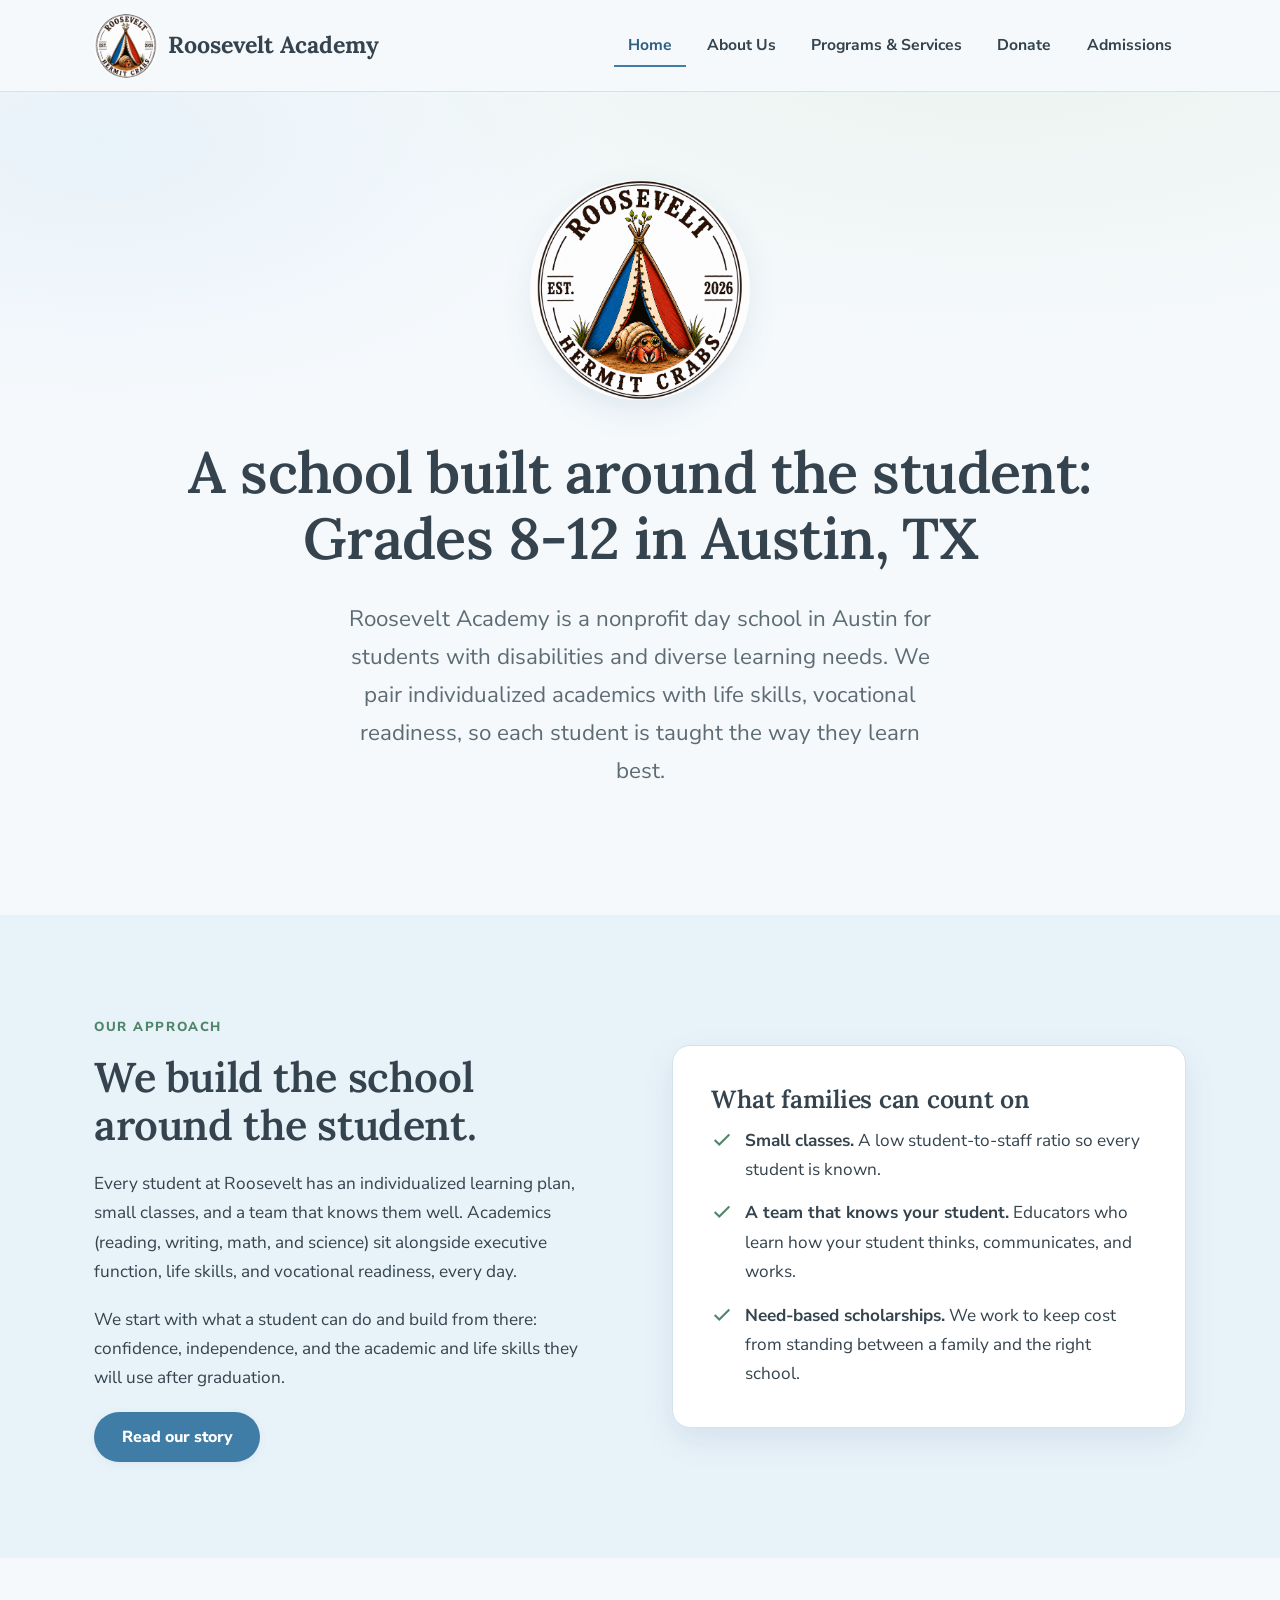
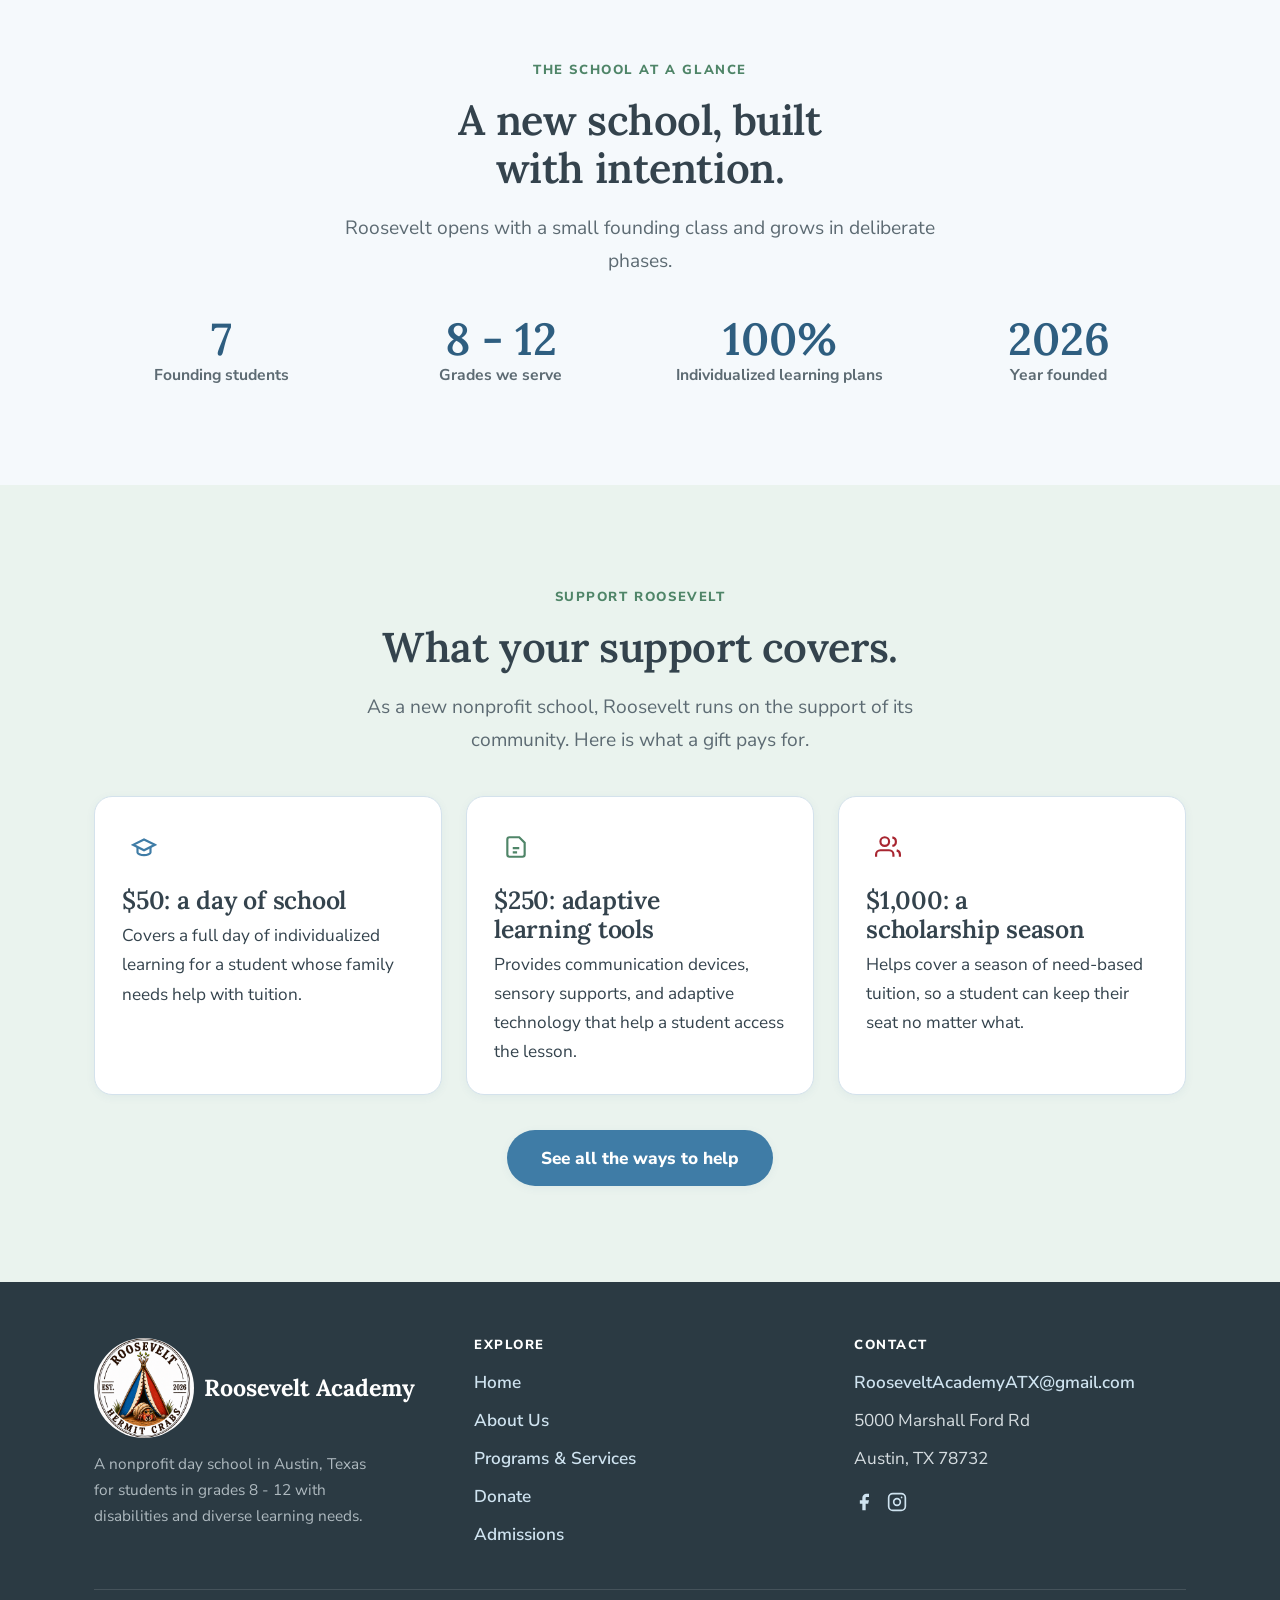
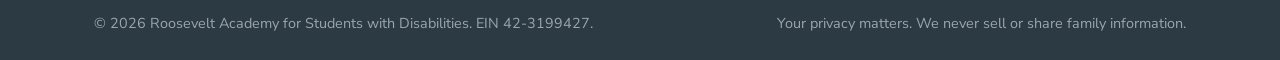
==== index.html @ 63db4fc1 "Remove 'Two ways forward' dual-CTA band from homepage (also drops dead programs.html#admissions link" ====
﻿<!DOCTYPE html>
<html lang="en">
<head>
  <meta charset="UTF-8" />
  <meta name="viewport" content="width=device-width, initial-scale=1.0" />
  <title>Roosevelt Academy — A school built around the student: Grades 8-12 in Austin, TX</title>
  <meta name="description" content="A school built around the student: Grades 8-12 in Austin, TX — Roosevelt Academy for Students with Disabilities." />
  <meta property="og:title" content="Roosevelt Academy — A school built around the student: Grades 8-12 in Austin, TX" />
  <meta property="og:description" content="A school built around the student: Grades 8-12 in Austin, TX — Roosevelt Academy for Students with Disabilities." />
  <meta property="og:type" content="website" />
  <link rel="preconnect" href="https://fonts.googleapis.com" />
  <link rel="preconnect" href="https://fonts.gstatic.com" crossorigin />
  <link href="https://fonts.googleapis.com/css2?family=Lora:wght@500;600&family=Nunito+Sans:wght@400;600;700;800&display=swap" rel="stylesheet" />
  <link rel="stylesheet" href="styles.css" />
  <style>/* Homepage-specific overrides — base styles from styles.css */

/* ---- Hero ---- */
.hero {
  position: relative;
  overflow: hidden;
  background:
    radial-gradient(1200px 520px at 78% -8%, var(--sage-lt) 0%, transparent 60%),
    radial-gradient(900px 480px at 8% 6%, var(--harbor-blue-lt) 0%, transparent 55%),
    var(--cream);
}
.hero__inner {
  display: block;
  max-width: 1000px;
  margin: 0 auto;
  text-align: center;
  padding: clamp(3rem, 7vw, 5.5rem) 0 clamp(3.5rem, 8vw, 6rem);
}
.hero h1 { margin-bottom: 1.8rem; }
.hero__mission {
  font-size: clamp(1rem, 2.2vw, 1.4rem);
  color: var(--ink-soft);
  max-width: min(46ch, 78%);
  margin: 0 auto 1.8rem;
}
.hero__logo-mark { display: flex; justify-content: center; margin-bottom: 2.4rem; }
.hero__logo-mark img { width: clamp(160px, 26vw, 220px); height: clamp(160px, 26vw, 220px); border-radius: 50%; object-fit: contain; box-shadow: var(--shadow); }

/* Quote / pull */
.quote {
  font-family: var(--font-head);
  font-size: clamp(1.4rem, 2.8vw, 2rem);
  line-height: 1.35;
  color: var(--ink);
  font-weight: 500;
  border-top: 3px solid var(--apricot);
  padding-top: 1.1rem;
  margin-left: auto;
  margin-right: auto;
}
.quote::before { content: “”; }
.quote::after  { content: “”; }

</style>
</head>
<body>

  <!-- ===== Header / Navigation ===== -->
  <header class="site-header">
    <nav class="nav" aria-label="Primary">
      <a class="brand" href="index.html">
        <img src="logo.jpeg" alt="Roosevelt Academy — Roosevelt Hermit Crabs" style="height:64px; width:64px; object-fit:contain; border-radius:50%;" />
        <span class="brand__name">Roosevelt Academy<span></span></span>
      </a>

      <button class="nav__toggle" aria-expanded="false" aria-controls="nav-links" aria-label="Toggle menu">
        <svg width="24" height="24" viewBox="0 0 24 24" fill="none" stroke="currentColor" stroke-width="2.2" stroke-linecap="round"><path d="M3 6h18M3 12h18M3 18h18"/></svg>
      </button>

      <ul class="nav__links" id="nav-links">
        <li><a href="index.html" aria-current="page">Home</a></li>
        <li><a href="who-we-are.html">About Us</a></li>
        <li><a href="programs.html">Programs &amp; Services</a></li>
        <li><a href="donate.html">Donate</a></li>
        <li><a href="admissions.html">Admissions</a></li>
      </ul>
    </nav>
  </header>

  <main>
    <!-- ===== Hero ===== -->
    <section class="hero">
      <div class="wrap hero__inner">
        <div class="hero__logo-mark">
          <img src="logo.jpeg" alt="Roosevelt Academy seal" />
        </div>
        <h1>A school built around the student: Grades 8-12 in Austin, TX</h1>
        <p class="hero__mission">
          Roosevelt Academy is a nonprofit day school in Austin for students with disabilities
          and diverse learning needs. We pair individualized academics with life skills,
          vocational readiness, so each student is taught the way
          they learn best.
        </p>
      </div>
    </section>

    <!-- ===== Why we exist (parent-facing) ===== -->
    <section class="section section--blue">
      <div class="wrap split">
        <div>
          <span class="eyebrow">Our approach</span>
          <h2>We build the school around the student.</h2>
          <p>
            Every student at Roosevelt has an individualized learning plan, small classes, and a
            team that knows them well. Academics (reading, writing, math, and science) sit
            alongside executive function, life skills, and vocational readiness, every day.
          </p>
          <p>
            We start with what a student can do and build from there: confidence, independence,
            and the academic and life skills they will use after graduation.
          </p>
          <a class="btn btn--primary" href="who-we-are.html">Read our story</a>
        </div>
        <div class="split__panel">
          <h3 class="mt-0">What families can count on</h3>
          <ul class="trust-list">
            <li>
              <svg width="22" height="22" viewBox="0 0 24 24" fill="none" stroke="currentColor" stroke-width="2.2"><path d="M20 6 9 17l-5-5"/></svg>
              <span><strong>Small classes.</strong> A low student-to-staff ratio so every student is known.</span>
            </li>
            <li>
              <svg width="22" height="22" viewBox="0 0 24 24" fill="none" stroke="currentColor" stroke-width="2.2"><path d="M20 6 9 17l-5-5"/></svg>
              <span><strong>A team that knows your student.</strong> Educators who learn how your student thinks, communicates, and works.</span>
            </li>
            <li>
              <svg width="22" height="22" viewBox="0 0 24 24" fill="none" stroke="currentColor" stroke-width="2.2"><path d="M20 6 9 17l-5-5"/></svg>
              <span><strong>Need-based scholarships.</strong> We work to keep cost from standing between a family and the right school.</span>
            </li>
          </ul>
        </div>
      </div>
    </section>

    <!-- ===== Impact / credibility (donor-facing) ===== -->
    <section class="section">
      <div class="wrap">
        <div class="section-head center">
          <span class="eyebrow">The school at a glance</span>
          <h2>A new school, built with intention.</h2>
          <p class="lead">Roosevelt opens with a small founding class and grows in deliberate phases.</p>
        </div>
        <div class="stats">
          <div class="stat"><div class="stat__num">7</div><div class="stat__label">Founding students</div></div>
          <div class="stat"><div class="stat__num">8 - 12</div><div class="stat__label">Grades we serve</div></div>
          <div class="stat"><div class="stat__num">100%</div><div class="stat__label">Individualized learning plans</div></div>
          <div class="stat"><div class="stat__num">2026</div><div class="stat__label">Year founded</div></div>
        </div>
      </div>
    </section>

    <!-- ===== What donations fund ===== -->
    <section class="section section--sage">
      <div class="wrap">
        <div class="section-head center">
          <span class="eyebrow">Support Roosevelt</span>
          <h2>What your support covers.</h2>
          <p class="lead measure center">As a new nonprofit school, Roosevelt runs on the support of its community. Here is what a gift pays for.</p>
        </div>
        <div class="grid grid--3">
          <div class="card">
            <div class="icon-badge icon-badge--blue">
              <svg width="26" height="26" viewBox="0 0 24 24" fill="none" stroke="currentColor" stroke-width="2"><path d="M22 10 12 5 2 10l10 5 10-5Z"/><path d="M6 12v5c0 1 2.7 2.5 6 2.5s6-1.5 6-2.5v-5"/></svg>
            </div>
            <h3>$50: a day of school</h3>
            <p>Covers a full day of individualized learning for a student whose family needs help with tuition.</p>
          </div>
          <div class="card">
            <div class="icon-badge icon-badge--sage">
              <svg width="26" height="26" viewBox="0 0 24 24" fill="none" stroke="currentColor" stroke-width="2"><path d="M4 19V5a2 2 0 0 1 2-2h9l5 5v11a2 2 0 0 1-2 2H6a2 2 0 0 1-2-2Z"/><path d="M9 13h6M9 17h4"/></svg>
            </div>
            <h3>$250: adaptive learning tools</h3>
            <p>Provides communication devices, sensory supports, and adaptive technology that help a student access the lesson.</p>
          </div>
          <div class="card">
            <div class="icon-badge icon-badge--apricot">
              <svg width="26" height="26" viewBox="0 0 24 24" fill="none" stroke="currentColor" stroke-width="2"><path d="M17 21v-2a4 4 0 0 0-4-4H5a4 4 0 0 0-4 4v2"/><circle cx="9" cy="7" r="4"/><path d="M23 21v-2a4 4 0 0 0-3-3.87"/><path d="M16 3.13A4 4 0 0 1 16 11"/></svg>
            </div>
            <h3>$1,000: a scholarship season</h3>
            <p>Helps cover a season of need-based tuition, so a student can keep their seat no matter what.</p>
          </div>
        </div>
        <div class="center" style="margin-top:2.2rem;">
          <a class="btn btn--primary btn--lg" href="donate.html">See all the ways to help</a>
        </div>
      </div>
    </section>

  </main>

  <!-- ===== Footer ===== -->
  <footer class="site-footer">
    <div class="wrap">
      <div class="footer__grid">
        <div class="footer__brand">
          <a class="brand" href="index.html" style="margin-bottom:0.8rem;">
            <img src="logo.jpeg" alt="Roosevelt Academy — Roosevelt Hermit Crabs" style="height:64px; width:64px; object-fit:contain; border-radius:50%;" />
            <span class="brand__name" style="color:#fff;">Roosevelt Academy<span></span></span>
          </a>
          <p>A nonprofit day school in Austin, Texas for students in grades 8 - 12 with disabilities and diverse learning needs.</p>
        </div>
        <div class="footer">
          <h4>Explore</h4>
          <ul>
            <li><a href="index.html">Home</a></li>
            <li><a href="who-we-are.html">About Us</a></li>
            <li><a href="programs.html">Programs &amp; Services</a></li>
            <li><a href="donate.html">Donate</a></li>
            <li><a href="admissions.html">Admissions</a></li>
          </ul>
        </div>
        <div class="footer">
          <h4>Contact</h4>
          <ul>
            <li><a href="mailto:RooseveltAcademyATX@gmail.com">RooseveltAcademyATX@gmail.com</a></li>
            <li>5000 Marshall Ford Rd</li>
            <li>Austin, TX 78732</li>
            <li style="margin-top:0.6rem; display:flex; gap:0.8rem;">
              <a href="https://www.facebook.com/people/Roosevelt-Academy/61590613000314/" target="_blank" rel="noopener" aria-label="Facebook">
                <svg width="20" height="20" viewBox="0 0 24 24" fill="currentColor"><path d="M18 2h-3a5 5 0 0 0-5 5v3H7v4h3v8h4v-8h3l1-4h-4V7a1 1 0 0 1 1-1h3z"/></svg>
              </a>
              <a href="https://www.instagram.com/rooseveltacademyatx" target="_blank" rel="noopener" aria-label="Instagram">
                <svg width="20" height="20" viewBox="0 0 24 24" fill="none" stroke="currentColor" stroke-width="2"><rect x="2" y="2" width="20" height="20" rx="5"/><circle cx="12" cy="12" r="4"/><circle cx="17.5" cy="6.5" r="1" fill="currentColor" stroke="none"/></svg>
              </a>
            </li>
          </ul>
        </div>
      </div>
      <div class="footer__bottom">
        <span>© 2026 Roosevelt Academy for Students with Disabilities. EIN 42-3199427.</span>
        <span>Your privacy matters. We never sell or share family information.</span>
      </div>
    </div>
  </footer>

  <script>/* Bright Harbor Foundation - shared interactions (vanilla JS) */
(function () {
  "use strict";

  /* Mobile nav toggle */
  var toggle = document.querySelector(".nav__toggle");
  var links = document.querySelector(".nav__links");
  if (toggle && links) {
    toggle.addEventListener("click", function () {
      var open = links.classList.toggle("is-open");
      toggle.setAttribute("aria-expanded", open ? "true" : "false");
    });
    // close menu when a link is tapped (mobile)
    links.addEventListener("click", function (e) {
      if (e.target.tagName === "A") {
        links.classList.remove("is-open");
        toggle.setAttribute("aria-expanded", "false");
      }
    });
  }

  /* Animate any progress bars into view */
  var bars = document.querySelectorAll(".progress__bar[data-fill]");
  if (bars.length) {
    var fill = function () {
      bars.forEach(function (bar) {
        bar.style.width = bar.getAttribute("data-fill") + "%";
      });
    };
    if ("IntersectionObserver" in window) {
      var io = new IntersectionObserver(function (entries, obs) {
        entries.forEach(function (entry) {
          if (entry.isIntersecting) { fill(); obs.disconnect(); }
        });
      }, { threshold: 0.4 });
      bars.forEach(function (b) { io.observe(b); });
    } else {
      fill();
    }
  }

  /* Donation amount picker (placeholder - no payment processor wired yet) */
  var picker = document.querySelector(".amount-picker");
  if (picker) {
    var output = document.getElementById("selected-amount");
    picker.addEventListener("click", function (e) {
      var btn = e.target.closest("button");
      if (!btn) return;
      picker.querySelectorAll("button").forEach(function (b) { b.classList.remove("is-active"); });
      btn.classList.add("is-active");
      if (output) output.textContent = btn.getAttribute("data-amount");
    });
  }

  var donateBtn = document.getElementById("donate-action");
  if (donateBtn) {
    donateBtn.addEventListener("click", function () {
      var amt = document.getElementById("selected-amount");
      var val = amt ? amt.textContent : "your gift";
      alert(
        "Thank you for your generosity!\n\n" +
        "This is a placeholder. A secure payment processor (such as Stripe, " +
        "PayPal Giving, or your donation platform of choice) will be connected here.\n\n" +
        "Selected gift: $" + val
      );
    });
  }
})();
</script>
</body>
</html>
---- styles.css ----
/* =========================================================================
   Roosevelt Academy — shared stylesheet
   Visual identity: confident, plain, warm. Cool blues, soft whites, gentle greens.
   Type: Lora (classic serif, headings) + Nunito Sans (clean body).
   ========================================================================= */

/* ---- Design tokens ---- */
:root {
  /* Core palette */
  --harbor-blue:    #3f7ca6;   /* primary — calm, trustworthy */
  --harbor-blue-dk: #2e5e80;   /* hover / depth */
  --harbor-blue-lt: #e8f2f9;   /* soft wash background */
  --sage:           #6fa988;   /* gentle green — growth, reassurance */
  --sage-dk:        #4f8568;
  --sage-lt:        #eaf3ee;
  --apricot:        #c8303a;   /* school red — from the Roosevelt logo */
  --apricot-dk:     #a82530;
  --apricot-lt:     #fce8e9;

  /* Neutrals — cool white, never warm/orange */
  --cream:          #f5f9fc;   /* page background — slight blue tint */
  --cream-2:        #edf3f9;   /* alt section background */
  --white:          #ffffff;
  --ink:            #34434d;   /* body text — soft charcoal, not black */
  --ink-soft:       #5d6b73;   /* secondary text */
  --line:           #d4e2ec;   /* hairlines / borders */

  /* Type */
  --font-head: "Lora", Georgia, "Times New Roman", serif;
  --font-body: "Nunito Sans", -apple-system, BlinkMacSystemFont, "Segoe UI", Roboto, sans-serif;

  /* Shape & depth */
  --radius:    18px;
  --radius-sm: 12px;
  --radius-pill: 999px;
  --shadow-sm: 0 2px 10px rgba(46, 94, 128, 0.06);
  --shadow:    0 12px 32px rgba(46, 94, 128, 0.10);
  --shadow-lg: 0 24px 60px rgba(46, 94, 128, 0.14);

  --maxw: 1140px;
  --gap:  clamp(1.5rem, 4vw, 3rem);
}

/* ---- Reset & base ---- */
*, *::before, *::after { box-sizing: border-box; }

html { scroll-behavior: smooth; -webkit-text-size-adjust: 100%; }

body {
  margin: 0;
  font-family: var(--font-body);
  font-size: 1.075rem;
  line-height: 1.7;
  color: var(--ink);
  background: var(--cream);
  -webkit-font-smoothing: antialiased;
  text-rendering: optimizeLegibility;
}

img { max-width: 100%; display: block; }

a { color: var(--harbor-blue-dk); text-decoration: none; }
a:hover { text-decoration: underline; }

h1, h2, h3, h4 {
  font-family: var(--font-head);
  font-weight: 600;
  line-height: 1.15;
  color: var(--ink);
  margin: 0 0 0.5em;
  letter-spacing: -0.01em;
  text-wrap: balance;
}

h1 { font-size: clamp(2.3rem, 5.2vw, 3.6rem); }
h2 { font-size: clamp(1.8rem, 3.6vw, 2.6rem); }
h3 { font-size: clamp(1.25rem, 2.2vw, 1.55rem); }

p { margin: 0 0 1.1em; }

/* ---- Layout helpers ---- */
.wrap { width: 100%; max-width: var(--maxw); margin: 0 auto; padding: 0 1.5rem; }

.section { padding: clamp(3.5rem, 8vw, 6rem) 0; }
.section--tint  { background: var(--cream-2); }
.section--blue  { background: var(--harbor-blue-lt); }
.section--sage  { background: var(--sage-lt); }

.eyebrow {
  display: inline-block;
  font-family: var(--font-body);
  font-weight: 800;
  font-size: 0.82rem;
  letter-spacing: 0.12em;
  text-transform: uppercase;
  color: var(--sage-dk);
  margin-bottom: 0.9rem;
}

.lead { font-size: 1.2rem; color: var(--ink-soft); }

.center  { text-align: center; }
.measure { max-width: 62ch; }
.measure.center { margin-left: auto; margin-right: auto; }

/* ---- Buttons ---- */
.btn {
  display: inline-flex;
  align-items: center;
  gap: 0.55rem;
  font-family: var(--font-body);
  font-weight: 800;
  font-size: 1rem;
  line-height: 1;
  padding: 0.95rem 1.6rem;
  border-radius: var(--radius-pill);
  border: 2px solid transparent;
  cursor: pointer;
  transition: transform 0.15s ease, box-shadow 0.2s ease, background 0.2s ease, border-color 0.2s ease;
  text-decoration: none;
}
.btn:hover { text-decoration: none; transform: translateY(-2px); }
.btn:focus-visible { outline: 3px solid var(--harbor-blue); outline-offset: 3px; }

.btn--primary { background: var(--harbor-blue); color: #fff; box-shadow: var(--shadow-sm); }
.btn--primary:hover { background: var(--harbor-blue-dk); box-shadow: var(--shadow); }

.btn--warm { background: var(--apricot); color: #fff; box-shadow: var(--shadow-sm); }
.btn--warm:hover { background: var(--apricot-dk); color: #fff; box-shadow: var(--shadow); }

.btn--ghost { background: transparent; color: var(--harbor-blue-dk); border-color: var(--harbor-blue); }
.btn--ghost:hover { background: var(--harbor-blue); color: #fff; }

.btn--lg { padding: 1.1rem 2rem; font-size: 1.08rem; }
.btn--block { width: 100%; justify-content: center; }

/* ---- Header / nav ---- */
.site-header {
  position: sticky;
  top: 0;
  z-index: 50;
  background: rgba(245, 249, 252, 0.90);
  backdrop-filter: saturate(180%) blur(10px);
  border-bottom: 1px solid var(--line);
}
.nav {
  display: flex;
  align-items: center;
  justify-content: space-between;
  gap: 1rem;
  padding: 0.85rem 1.5rem;
  max-width: var(--maxw);
  margin: 0 auto;
}
.brand { display: inline-flex; align-items: center; gap: 0.65rem; }
.brand:hover { text-decoration: none; }
.brand__mark { width: 40px; height: 40px; flex: 0 0 auto; }

/* Logo placeholder */
.brand__logo-slot {
  width: 46px; height: 46px; flex: 0 0 auto;
  display: grid; place-items: center; text-align: center;
  border: 2px dashed var(--harbor-blue);
  border-radius: 12px;
  background: var(--harbor-blue-lt);
  color: var(--harbor-blue-dk);
  font-family: var(--font-body);
  font-weight: 800; font-size: 0.52rem; letter-spacing: 0.06em; line-height: 1.1;
}
.footer__brand .brand__logo-slot {
  border-color: rgba(255,255,255,0.45);
  background: rgba(255,255,255,0.06);
  color: #cfe3f0;
}
.brand__name {
  font-family: var(--font-head);
  font-weight: 800;
  font-size: 1.45rem;
  color: var(--ink);
  line-height: 1.05;
}
.brand__name span { display: block; font-family: var(--font-body); font-weight: 700; font-size: 0.7rem; letter-spacing: 0.14em; text-transform: uppercase; color: var(--sage-dk); }

.nav__links { display: flex; align-items: center; gap: 0.4rem; list-style: none; margin: 0; padding: 0; }
.nav__links a {
  display: inline-block;
  padding: 0.5rem 0.9rem;
  border-radius: var(--radius-pill);
  font-weight: 700;
  font-size: 0.98rem;
  color: var(--ink);
}
.nav__links a:hover { background: var(--harbor-blue-lt); text-decoration: none; }
.nav__links a[aria-current="page"] { color: var(--harbor-blue-dk); background: transparent; border-bottom: 2px solid var(--harbor-blue); border-radius: 0; padding-bottom: calc(0.5rem - 2px); }
.nav__cta { margin-left: 0.4rem; }

.nav__toggle {
  display: none;
  background: transparent;
  border: 1px solid var(--line);
  border-radius: var(--radius-sm);
  padding: 0.5rem 0.6rem;
  cursor: pointer;
  color: var(--ink);
}
.nav__toggle svg { display: block; }

/* ---- Hero ---- */
.hero {
  position: relative;
  overflow: hidden;
  background:
    radial-gradient(1200px 520px at 78% -8%, var(--sage-lt) 0%, transparent 60%),
    radial-gradient(900px 480px at 8% 6%, var(--harbor-blue-lt) 0%, transparent 55%),
    var(--cream);
}
.hero__inner {
  display: grid;
  grid-template-columns: 1.05fr 0.95fr;
  gap: clamp(2rem, 5vw, 4rem);
  align-items: center;
  padding: clamp(3rem, 7vw, 5.5rem) 0 clamp(3.5rem, 8vw, 6rem);
}
.hero h1 { margin-bottom: 0.4rem; }
.hero__mission {
  font-size: clamp(1.15rem, 2.2vw, 1.4rem);
  color: var(--ink-soft);
  max-width: 46ch;
  margin-bottom: 1.8rem;
}
.hero__ctas { display: flex; flex-wrap: wrap; gap: 0.9rem; margin-bottom: 1.3rem; justify-content: center; }
.hero__assure {
  display: inline-flex; align-items: center; gap: 0.5rem;
  font-size: 0.95rem; color: var(--ink-soft); font-weight: 700;
}
.hero__assure svg { color: var(--sage-dk); flex: 0 0 auto; }

/* Hero illustration card */
.hero__art {
  position: relative;
  border-radius: 28px;
  background: linear-gradient(160deg, #fff, var(--harbor-blue-lt));
  box-shadow: var(--shadow-lg);
  padding: 1.5rem;
  aspect-ratio: 4 / 3.4;
  display: flex;
  align-items: center;
  justify-content: center;
}
.hero__art svg { width: 100%; height: auto; }

/* ---- Generic cards & grids ---- */
.grid { display: grid; gap: 1.5rem; }
.grid--2 { grid-template-columns: repeat(2, 1fr); }
.grid--3 { grid-template-columns: repeat(auto-fit, minmax(260px, 1fr)); }
.grid--4 { grid-template-columns: repeat(auto-fit, minmax(200px, 1fr)); }

.card {
  background: var(--white);
  border: 1px solid var(--line);
  border-radius: var(--radius);
  padding: 1.7rem;
  box-shadow: var(--shadow-sm);
  transition: transform 0.18s ease, box-shadow 0.22s ease;
}
.card:hover { transform: none; box-shadow: var(--shadow); border-color: var(--harbor-blue-lt); }
.card h3 { margin-bottom: 0.4rem; }
.card p:last-child { margin-bottom: 0; }

.icon-badge {
  width: 44px; height: 44px;
  border-radius: 0;
  display: grid; place-items: center;
  margin-bottom: 1.1rem;
  background: transparent;
}
.icon-badge--blue { color: var(--harbor-blue); }
.icon-badge--sage { color: var(--sage-dk); }
.icon-badge--apricot { color: var(--apricot-dk); }

/* ---- Stats row ---- */
.stats { display: grid; grid-template-columns: repeat(4, 1fr); gap: 1.5rem; text-align: center; }
.stat__num { font-family: var(--font-head); font-weight: 600; font-size: clamp(2rem, 4vw, 2.8rem); color: var(--harbor-blue-dk); line-height: 1; }
.stat__label { font-weight: 700; color: var(--ink-soft); font-size: 0.98rem; }

/* ---- Feature split ---- */
.split { display: grid; grid-template-columns: 1fr 1fr; gap: clamp(2rem, 5vw, 4rem); align-items: center; }
.split__panel {
  background: var(--white);
  border: 1px solid var(--line);
  border-radius: var(--radius);
  box-shadow: var(--shadow);
  padding: clamp(1.6rem, 3vw, 2.4rem);
}

/* Quote / pull */
.quote {
  font-family: var(--font-head);
  font-size: clamp(1.4rem, 2.8vw, 2rem);
  line-height: 1.35;
  color: var(--ink);
  font-weight: 500;
  border-left: 4px solid var(--harbor-blue);
  padding-left: 1.5rem;
  margin-left: 0;
}
.quote::before { content: ""; }
.quote::after  { content: ""; }

/* ---- Trust strip ---- */
.trust-list { list-style: none; margin: 0; padding: 0; display: grid; gap: 0.9rem; }
.trust-list li { display: flex; gap: 0.75rem; align-items: flex-start; }
.trust-list svg { color: var(--sage-dk); flex: 0 0 auto; margin-top: 3px; }

/* ---- Team cards ---- */
.team-card { text-align: center; }
.team-card .avatar {
  width: 96px; height: 96px; border-radius: 50%;
  margin: 0 auto 1rem;
  display: grid; place-items: center;
  font-family: var(--font-head);
  font-weight: 600; font-size: 2rem; color: #fff;
}
.team-card .role { font-weight: 800; color: var(--harbor-blue-dk); font-size: 0.92rem; letter-spacing: 0.02em; }
.team-card .bio { color: var(--ink-soft); font-size: 0.98rem; }

/* ---- Program list ---- */
.program {
  display: grid;
  grid-template-columns: 64px 1fr;
  gap: 1.3rem;
  background: var(--white);
  border: 1px solid var(--line);
  border-left: 5px solid var(--harbor-blue);
  border-radius: var(--radius);
  padding: 1.6rem 1.8rem;
  box-shadow: var(--shadow-sm);
  transition: transform 0.18s ease, box-shadow 0.22s ease;
}
.program:hover { transform: translateY(-3px); box-shadow: var(--shadow); }
.program:nth-child(3n+2) { border-left-color: var(--sage); }
.program:nth-child(3n+3) { border-left-color: var(--apricot); }
.program__icon { width: 44px; height: 44px; border-radius: 0; display: grid; place-items: center; color: var(--harbor-blue); background: transparent; }
.program:nth-child(3n+2) .program__icon { color: var(--sage-dk); background: transparent; }
.program:nth-child(3n+3) .program__icon { color: var(--apricot-dk); background: transparent; }
.program__who {
  display: inline-block;
  font-size: 0.82rem; font-weight: 800; letter-spacing: 0.04em;
  color: var(--sage-dk);
  background: var(--sage-lt);
  padding: 0.25rem 0.7rem;
  border-radius: var(--radius-pill);
  margin-bottom: 0.6rem;
}
.program h3 { margin-bottom: 0.5rem; }
.program p:last-child { margin-bottom: 0; }

/* ---- Donation page ---- */
.goal {
  background: var(--white);
  border: 1px solid var(--line);
  border-radius: var(--radius);
  box-shadow: var(--shadow);
  padding: clamp(1.6rem, 3vw, 2.4rem);
}
.goal__row { display: flex; justify-content: space-between; align-items: baseline; flex-wrap: wrap; gap: 0.5rem; margin-bottom: 0.8rem; }
.goal__raised { font-family: var(--font-head); font-size: clamp(1.8rem, 4vw, 2.6rem); font-weight: 600; color: var(--sage-dk); }
.goal__target { color: var(--ink-soft); font-weight: 700; }
.progress {
  height: 18px; background: var(--cream-2);
  border-radius: var(--radius-pill); overflow: hidden;
  border: 1px solid var(--line);
}
.progress__bar {
  height: 100%;
  width: 0;
  border-radius: var(--radius-pill);
  background: linear-gradient(90deg, var(--sage), var(--harbor-blue));
  transition: width 1.4s cubic-bezier(.22,1,.36,1);
}
.goal__meta { margin-top: 0.7rem; color: var(--ink-soft); font-weight: 700; font-size: 0.95rem; }

.tier {
  background: var(--white);
  border: 1px solid var(--line);
  border-radius: var(--radius);
  padding: 1.6rem;
  box-shadow: var(--shadow-sm);
  display: flex; flex-direction: column; gap: 0.4rem;
  transition: transform 0.18s ease, box-shadow 0.22s ease, border-color 0.2s ease;
}
.tier:hover { transform: translateY(-4px); box-shadow: var(--shadow); border-color: var(--harbor-blue); }
.tier__amt { font-family: var(--font-head); font-size: 2rem; font-weight: 600; color: var(--harbor-blue-dk); }
.tier__funds { font-weight: 800; color: var(--ink); }
.tier__desc { color: var(--ink-soft); font-size: 0.97rem; }

.amount-picker { display: flex; flex-wrap: wrap; gap: 0.7rem; margin: 1.2rem 0; }
.amount-picker button {
  font-family: var(--font-body); font-weight: 800; font-size: 1.05rem;
  padding: 0.8rem 1.3rem;
  border-radius: var(--radius-pill);
  border: 2px solid var(--line);
  background: var(--white); color: var(--ink);
  cursor: pointer; transition: all 0.15s ease;
}
.amount-picker button:hover { border-color: var(--harbor-blue); }
.amount-picker button.is-active { background: var(--harbor-blue); border-color: var(--harbor-blue); color: #fff; }

.privacy-note {
  display: flex; gap: 0.7rem; align-items: flex-start;
  background: var(--sage-lt);
  border: 1px solid #d6e7dc;
  border-radius: var(--radius-sm);
  padding: 1rem 1.1rem;
  color: var(--ink);
  font-size: 0.97rem;
}
.privacy-note svg { color: var(--sage-dk); flex: 0 0 auto; margin-top: 2px; }
.privacy-note strong { color: var(--sage-dk); }

/* ---- Page hero (interior pages) ---- */
.page-hero {
  background:
    radial-gradient(800px 360px at 85% -20%, var(--sage-lt) 0%, transparent 60%),
    radial-gradient(700px 340px at 0% 0%, var(--harbor-blue-lt) 0%, transparent 55%),
    var(--cream);
  padding: clamp(3rem, 7vw, 5rem) 0 clamp(2.5rem, 5vw, 3.5rem);
  border-bottom: 1px solid var(--line);
  text-align: center;
}
.page-hero .wrap { max-width: 1000px; }
.page-hero h1 { margin-bottom: 0.6rem; max-width: 28ch; margin-left: auto; margin-right: auto; }
.page-hero p { max-width: min(60ch, 82%); margin-left: auto; margin-right: auto; }

/* ---- CTA band ---- */
.cta-band {
  background: var(--ink);
  color: #fff;
  border-radius: var(--radius);
  padding: clamp(2.2rem, 5vw, 3.5rem);
  text-align: center;
  box-shadow: var(--shadow);
}
.cta-band h2 { color: #fff; }
.cta-band p { color: #c8d1d6; max-width: 56ch; margin-left: auto; margin-right: auto; }
.cta-band .btn--ghost { color: #fff; border-color: rgba(255,255,255,0.5); }
.cta-band .btn--ghost:hover { background: #fff; color: var(--ink); }

/* ---- Footer ---- */
.site-footer {
  background: #2b3a43;
  color: #d6dde1;
  padding: clamp(2.5rem, 5vw, 3.5rem) 0 1.5rem;
}
.site-footer a { color: #cfe3f0; }
.footer__grid { display: grid; grid-template-columns: repeat(auto-fit, minmax(200px, 1fr)); gap: clamp(2rem, 4vw, 3rem); }
.footer__brand .brand__name { color: #fff; }
.footer__brand .brand img { height: 100px !important; width: 100px !important; }
.footer__brand p { color: #aeb9bf; font-size: 0.96rem; max-width: 32ch; }
.footer h4 { color: #fff; font-family: var(--font-body); font-weight: 800; font-size: 0.82rem; letter-spacing: 0.12em; text-transform: uppercase; margin-bottom: 0.9rem; }
.footer ul { list-style: none; margin: 0; padding: 0; display: grid; gap: 0.55rem; }
.footer ul a { font-weight: 600; }
.footer li, .footer ul a { overflow-wrap: anywhere; }
.footer__bottom {
  border-top: 1px solid rgba(255,255,255,0.12);
  margin-top: 2.5rem; padding-top: 1.3rem;
  display: flex; justify-content: space-between; flex-wrap: wrap; gap: 0.6rem;
  color: #9aa6ad; font-size: 0.9rem;
}

/* ---- Utilities ---- */
.mt-0 { margin-top: 0; }
.mb-0 { margin-bottom: 0; }
.stack > * + * { margin-top: 1.1rem; }
.section-head { max-width: 60ch; margin-bottom: 2.5rem; }
.section-head.center { margin-left: auto; margin-right: auto; }

/* ---- Responsive ---- */
@media (max-width: 900px) {
  .hero__inner { grid-template-columns: 1fr; }
  .hero__art { order: -1; max-width: 460px; margin: 0 auto; width: 100%; }
  .split { grid-template-columns: 1fr; }
  .stats { grid-template-columns: repeat(2, 1fr); gap: 2rem 1rem; }
}

@media (max-width: 680px) {
  body { font-size: 1.02rem; }
  .lead { max-width: min(60ch, 85%); margin-left: auto; margin-right: auto; }
  .section-head { max-width: min(60ch, 88%); }
  .nav__links {
    position: absolute;
    top: 100%; left: 0; right: 0;
    flex-direction: column;
    align-items: stretch;
    gap: 0.25rem;
    background: var(--cream);
    border-bottom: 1px solid var(--line);
    padding: 0.8rem 1.2rem 1.2rem;
    box-shadow: var(--shadow);
    display: none;
  }
  .nav__links.is-open { display: flex; }
  .nav__links a { padding: 0.7rem 0.9rem; }
  .nav__cta { margin-left: 0; }
  .nav__toggle { display: inline-flex; }
  .grid--2, .grid--3, .grid--4 { grid-template-columns: 1fr; }
  .program { grid-template-columns: 1fr; }
  .program__icon { width: 50px; height: 50px; }
}

@media (max-width: 768px) {
  .stats { grid-template-columns: repeat(2, 1fr); }
  .hero h1 { font-size: clamp(1.9rem, 4.5vw, 2.8rem); }
}

@media (hover: none) {
  .card:hover,
  .program:hover,
  .tier:hover { transform: none; box-shadow: var(--shadow-sm); }
}

@media (prefers-reduced-motion: reduce) {
  * { scroll-behavior: auto !important; transition: none !important; animation: none !important; }
}
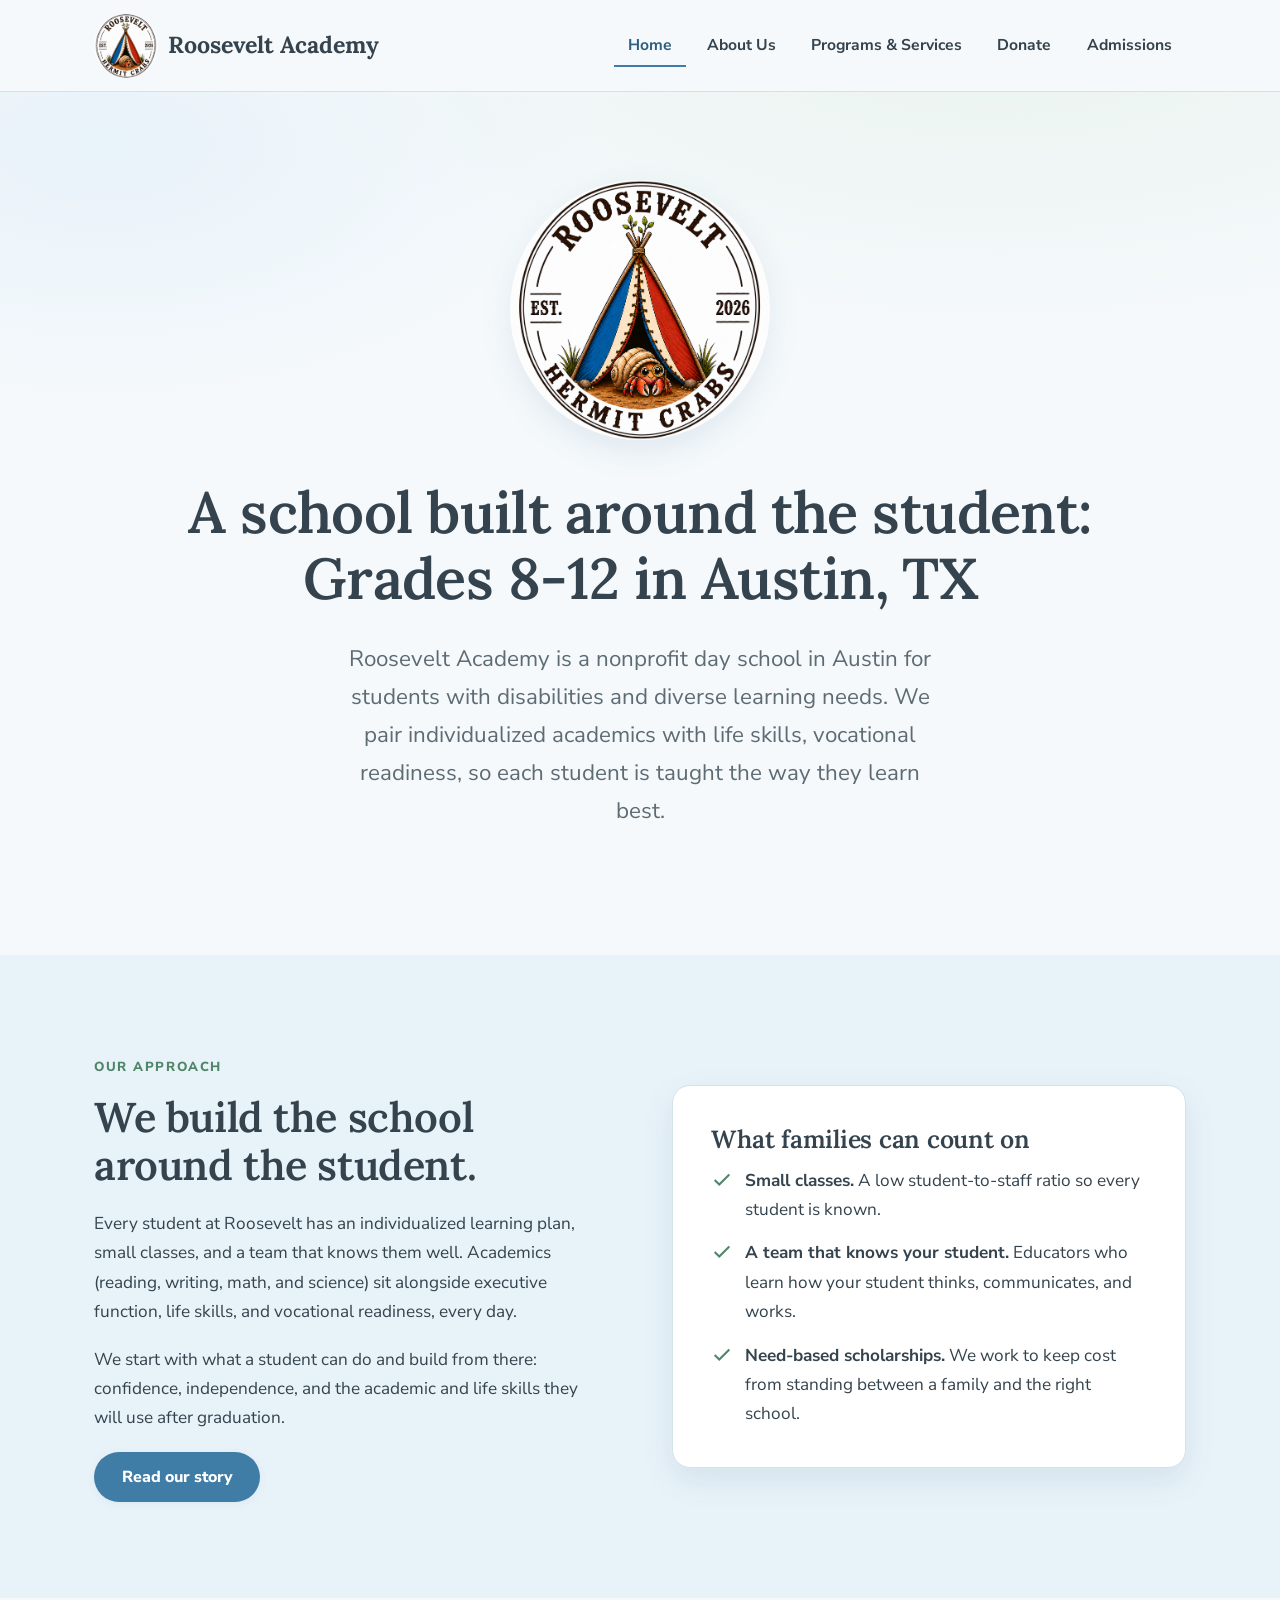
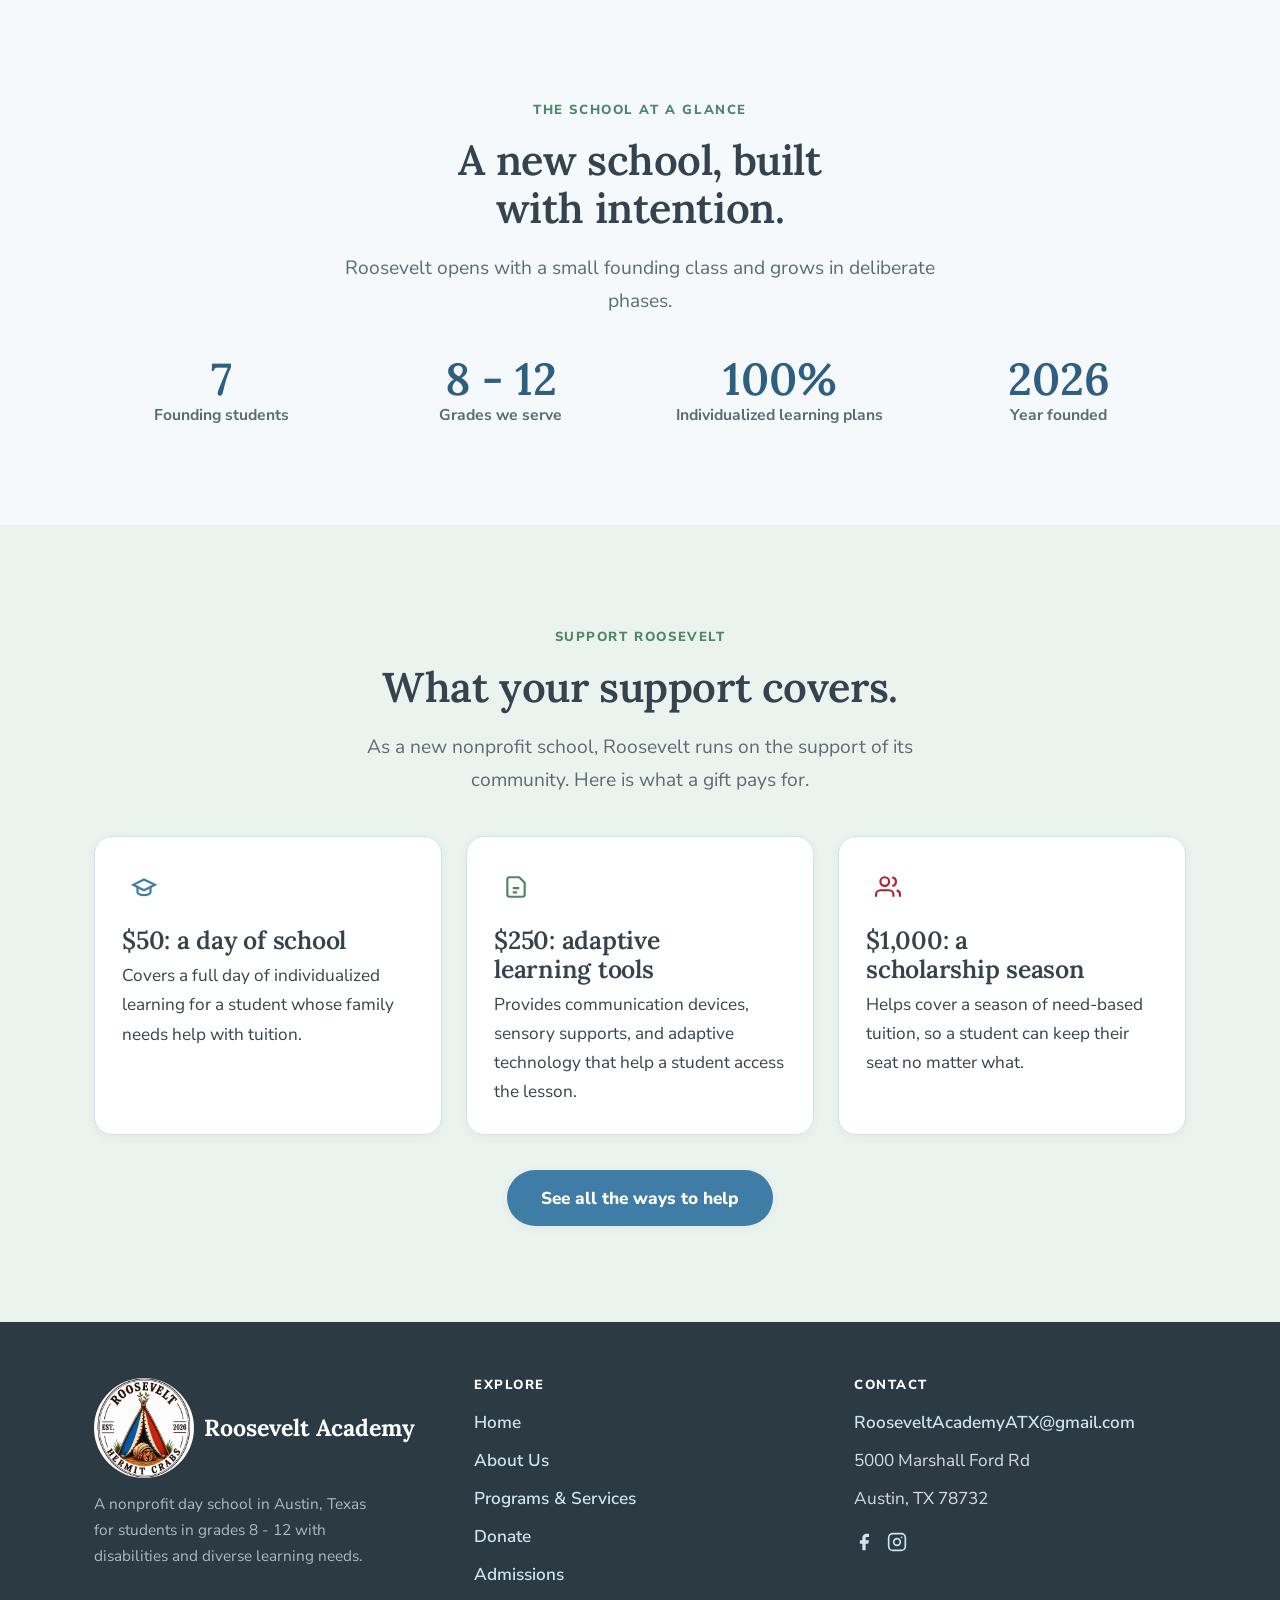
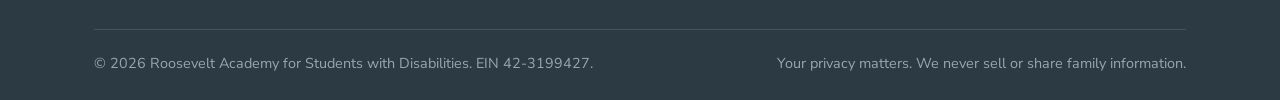
==== commit a317cad4: "Enlarge homepage hero logo (clamp 160-220 to 190-260px) Co-Authored-By: Claude Opus 4.8 <noreply@ant" ====
--- a/index.html
+++ b/index.html
@@ -38,7 +38,7 @@
   margin: 0 auto 1.8rem;
 }
 .hero__logo-mark { display: flex; justify-content: center; margin-bottom: 2.4rem; }
-.hero__logo-mark img { width: clamp(160px, 26vw, 220px); height: clamp(160px, 26vw, 220px); border-radius: 50%; object-fit: contain; box-shadow: var(--shadow); }
+.hero__logo-mark img { width: clamp(190px, 30vw, 260px); height: clamp(190px, 30vw, 260px); border-radius: 50%; object-fit: contain; box-shadow: var(--shadow); }
 
 /* Quote / pull */
 .quote {
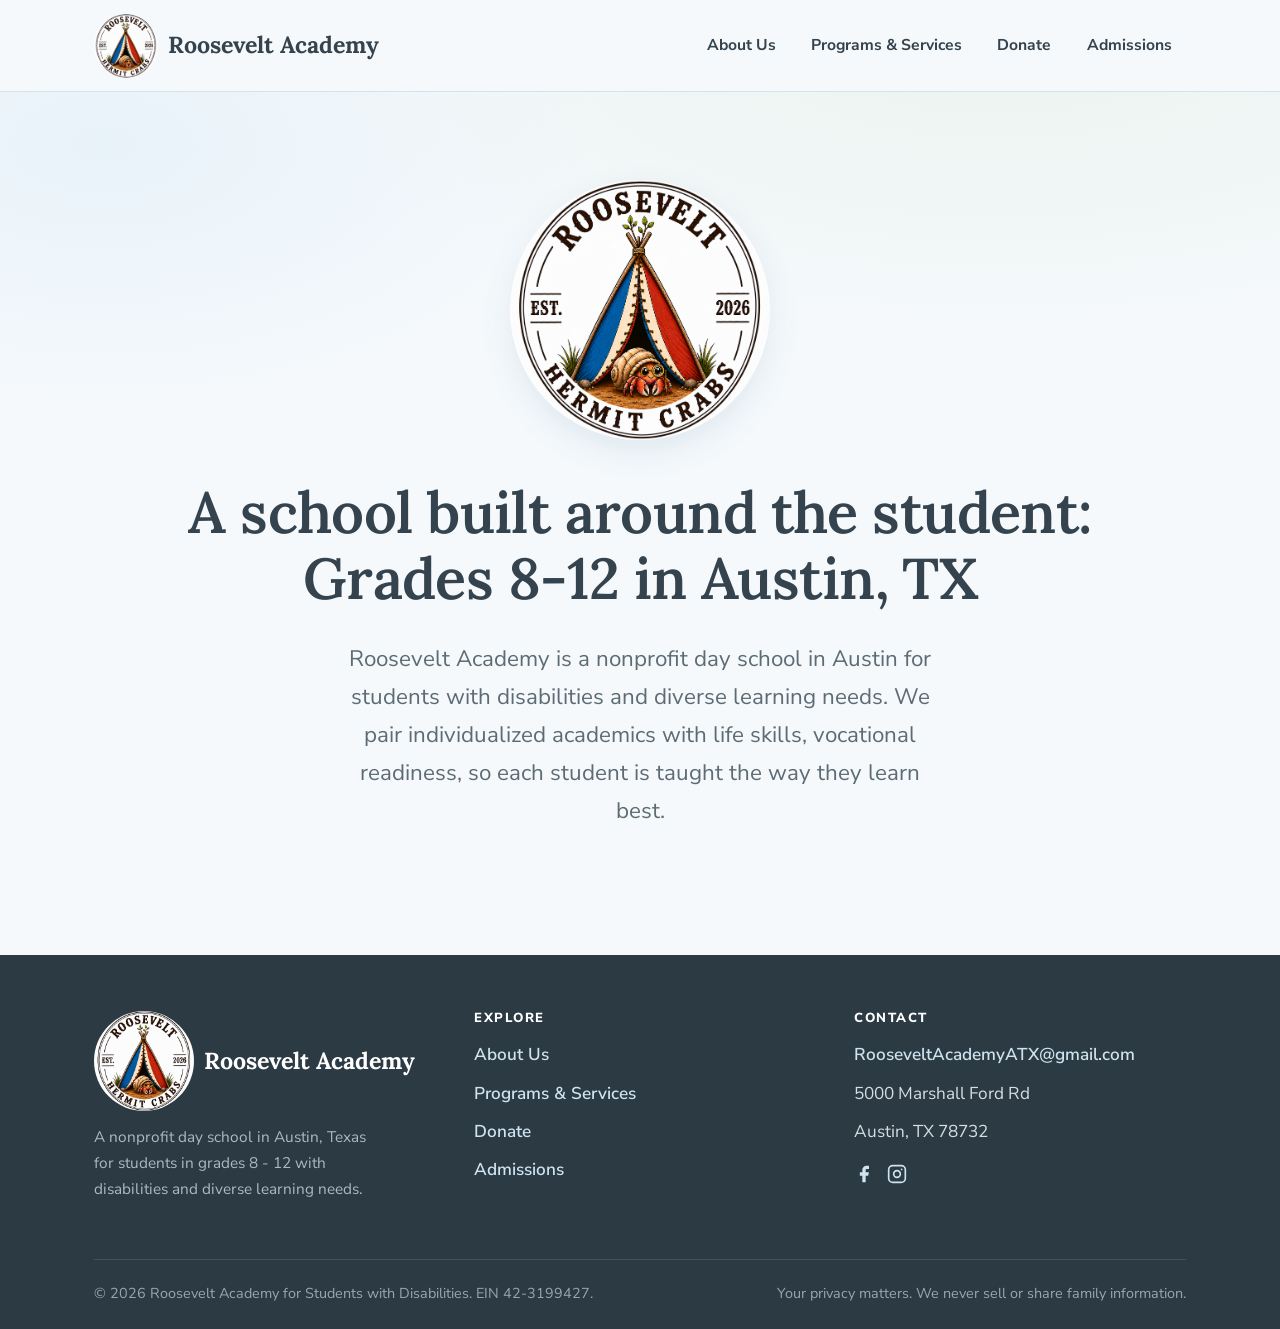
==== commit 9590ee2f: "Hide homepage from nav (trim to hero only), merge homepage logo into About Us hero Co-Authored-By: C" ====
--- a/index.html
+++ b/index.html
@@ -72,7 +72,6 @@
       </button>
 
       <ul class="nav__links" id="nav-links">
-        <li><a href="index.html" aria-current="page">Home</a></li>
         <li><a href="who-we-are.html">About Us</a></li>
         <li><a href="programs.html">Programs &amp; Services</a></li>
         <li><a href="donate.html">Donate</a></li>
@@ -95,97 +94,6 @@
           vocational readiness, so each student is taught the way
           they learn best.
         </p>
-      </div>
-    </section>
-
-    <!-- ===== Why we exist (parent-facing) ===== -->
-    <section class="section section--blue">
-      <div class="wrap split">
-        <div>
-          <span class="eyebrow">Our approach</span>
-          <h2>We build the school around the student.</h2>
-          <p>
-            Every student at Roosevelt has an individualized learning plan, small classes, and a
-            team that knows them well. Academics (reading, writing, math, and science) sit
-            alongside executive function, life skills, and vocational readiness, every day.
-          </p>
-          <p>
-            We start with what a student can do and build from there: confidence, independence,
-            and the academic and life skills they will use after graduation.
-          </p>
-          <a class="btn btn--primary" href="who-we-are.html">Read our story</a>
-        </div>
-        <div class="split__panel">
-          <h3 class="mt-0">What families can count on</h3>
-          <ul class="trust-list">
-            <li>
-              <svg width="22" height="22" viewBox="0 0 24 24" fill="none" stroke="currentColor" stroke-width="2.2"><path d="M20 6 9 17l-5-5"/></svg>
-              <span><strong>Small classes.</strong> A low student-to-staff ratio so every student is known.</span>
-            </li>
-            <li>
-              <svg width="22" height="22" viewBox="0 0 24 24" fill="none" stroke="currentColor" stroke-width="2.2"><path d="M20 6 9 17l-5-5"/></svg>
-              <span><strong>A team that knows your student.</strong> Educators who learn how your student thinks, communicates, and works.</span>
-            </li>
-            <li>
-              <svg width="22" height="22" viewBox="0 0 24 24" fill="none" stroke="currentColor" stroke-width="2.2"><path d="M20 6 9 17l-5-5"/></svg>
-              <span><strong>Need-based scholarships.</strong> We work to keep cost from standing between a family and the right school.</span>
-            </li>
-          </ul>
-        </div>
-      </div>
-    </section>
-
-    <!-- ===== Impact / credibility (donor-facing) ===== -->
-    <section class="section">
-      <div class="wrap">
-        <div class="section-head center">
-          <span class="eyebrow">The school at a glance</span>
-          <h2>A new school, built with intention.</h2>
-          <p class="lead">Roosevelt opens with a small founding class and grows in deliberate phases.</p>
-        </div>
-        <div class="stats">
-          <div class="stat"><div class="stat__num">7</div><div class="stat__label">Founding students</div></div>
-          <div class="stat"><div class="stat__num">8 - 12</div><div class="stat__label">Grades we serve</div></div>
-          <div class="stat"><div class="stat__num">100%</div><div class="stat__label">Individualized learning plans</div></div>
-          <div class="stat"><div class="stat__num">2026</div><div class="stat__label">Year founded</div></div>
-        </div>
-      </div>
-    </section>
-
-    <!-- ===== What donations fund ===== -->
-    <section class="section section--sage">
-      <div class="wrap">
-        <div class="section-head center">
-          <span class="eyebrow">Support Roosevelt</span>
-          <h2>What your support covers.</h2>
-          <p class="lead measure center">As a new nonprofit school, Roosevelt runs on the support of its community. Here is what a gift pays for.</p>
-        </div>
-        <div class="grid grid--3">
-          <div class="card">
-            <div class="icon-badge icon-badge--blue">
-              <svg width="26" height="26" viewBox="0 0 24 24" fill="none" stroke="currentColor" stroke-width="2"><path d="M22 10 12 5 2 10l10 5 10-5Z"/><path d="M6 12v5c0 1 2.7 2.5 6 2.5s6-1.5 6-2.5v-5"/></svg>
-            </div>
-            <h3>$50: a day of school</h3>
-            <p>Covers a full day of individualized learning for a student whose family needs help with tuition.</p>
-          </div>
-          <div class="card">
-            <div class="icon-badge icon-badge--sage">
-              <svg width="26" height="26" viewBox="0 0 24 24" fill="none" stroke="currentColor" stroke-width="2"><path d="M4 19V5a2 2 0 0 1 2-2h9l5 5v11a2 2 0 0 1-2 2H6a2 2 0 0 1-2-2Z"/><path d="M9 13h6M9 17h4"/></svg>
-            </div>
-            <h3>$250: adaptive learning tools</h3>
-            <p>Provides communication devices, sensory supports, and adaptive technology that help a student access the lesson.</p>
-          </div>
-          <div class="card">
-            <div class="icon-badge icon-badge--apricot">
-              <svg width="26" height="26" viewBox="0 0 24 24" fill="none" stroke="currentColor" stroke-width="2"><path d="M17 21v-2a4 4 0 0 0-4-4H5a4 4 0 0 0-4 4v2"/><circle cx="9" cy="7" r="4"/><path d="M23 21v-2a4 4 0 0 0-3-3.87"/><path d="M16 3.13A4 4 0 0 1 16 11"/></svg>
-            </div>
-            <h3>$1,000: a scholarship season</h3>
-            <p>Helps cover a season of need-based tuition, so a student can keep their seat no matter what.</p>
-          </div>
-        </div>
-        <div class="center" style="margin-top:2.2rem;">
-          <a class="btn btn--primary btn--lg" href="donate.html">See all the ways to help</a>
-        </div>
       </div>
     </section>
 
@@ -205,7 +113,6 @@
         <div class="footer">
           <h4>Explore</h4>
           <ul>
-            <li><a href="index.html">Home</a></li>
             <li><a href="who-we-are.html">About Us</a></li>
             <li><a href="programs.html">Programs &amp; Services</a></li>
             <li><a href="donate.html">Donate</a></li>
--- a/styles.css
+++ b/styles.css
@@ -283,6 +283,33 @@
 .stat__num { font-family: var(--font-head); font-weight: 600; font-size: clamp(2rem, 4vw, 2.8rem); color: var(--harbor-blue-dk); line-height: 1; }
 .stat__label { font-weight: 700; color: var(--ink-soft); font-size: 0.98rem; }
 
+/* ---- Phased-approach timeline ---- */
+.timeline { position: relative; margin-top: 2.5rem; padding-left: 2.25rem; max-width: 68ch; }
+.timeline::before {
+  content: ""; position: absolute; left: 7px; top: 10px; bottom: 10px;
+  width: 2px; background: var(--line);
+}
+.timeline__item { position: relative; padding-bottom: 2.6rem; }
+.timeline__item:last-child { padding-bottom: 0; }
+.timeline__item::before {
+  content: ""; position: absolute; left: -2.25rem; top: 5px;
+  width: 16px; height: 16px; border-radius: 50%;
+  background: var(--harbor-blue);
+  box-shadow: 0 0 0 4px var(--harbor-blue-lt);
+}
+.timeline__item--future::before {
+  background: var(--sage);
+  box-shadow: 0 0 0 4px var(--sage-lt);
+}
+.timeline__tag {
+  display: inline-block; font-family: var(--font-body); font-weight: 800;
+  font-size: 0.76rem; letter-spacing: 0.12em; text-transform: uppercase;
+  color: var(--harbor-blue-dk); margin-bottom: 0.35rem;
+}
+.timeline__item--future .timeline__tag { color: var(--sage-dk); }
+.timeline__item h3 { margin: 0 0 0.5rem; }
+.timeline__item p:last-child { margin-bottom: 0; }
+
 /* ---- Feature split ---- */
 .split { display: grid; grid-template-columns: 1fr 1fr; gap: clamp(2rem, 5vw, 4rem); align-items: center; }
 .split__panel {
@@ -431,6 +458,8 @@
 .page-hero .wrap { max-width: 1000px; }
 .page-hero h1 { margin-bottom: 0.6rem; max-width: 28ch; margin-left: auto; margin-right: auto; }
 .page-hero p { max-width: min(60ch, 82%); margin-left: auto; margin-right: auto; }
+.page-hero__logo { display: flex; justify-content: center; margin-bottom: 1.4rem; }
+.page-hero__logo img { width: clamp(120px, 20vw, 170px); height: clamp(120px, 20vw, 170px); border-radius: 50%; object-fit: contain; box-shadow: var(--shadow); }
 
 /* ---- CTA band ---- */
 .cta-band {
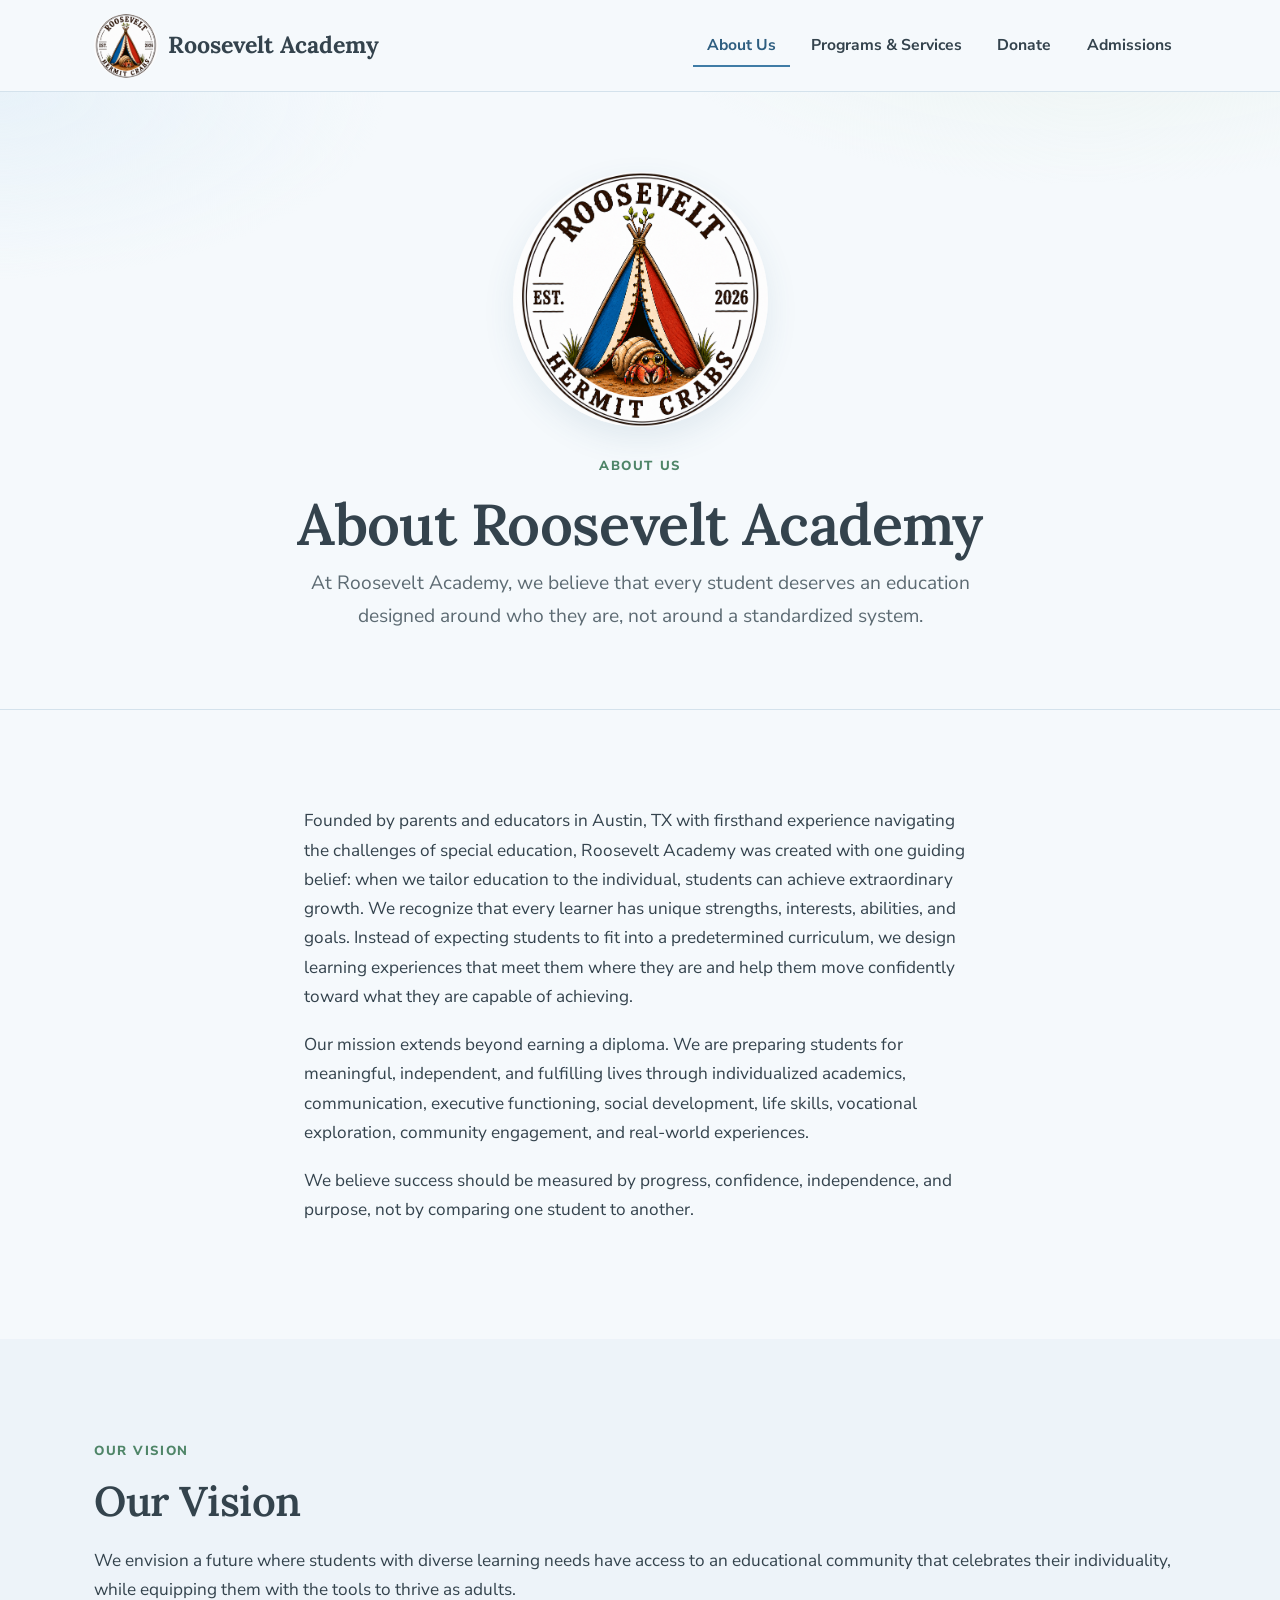
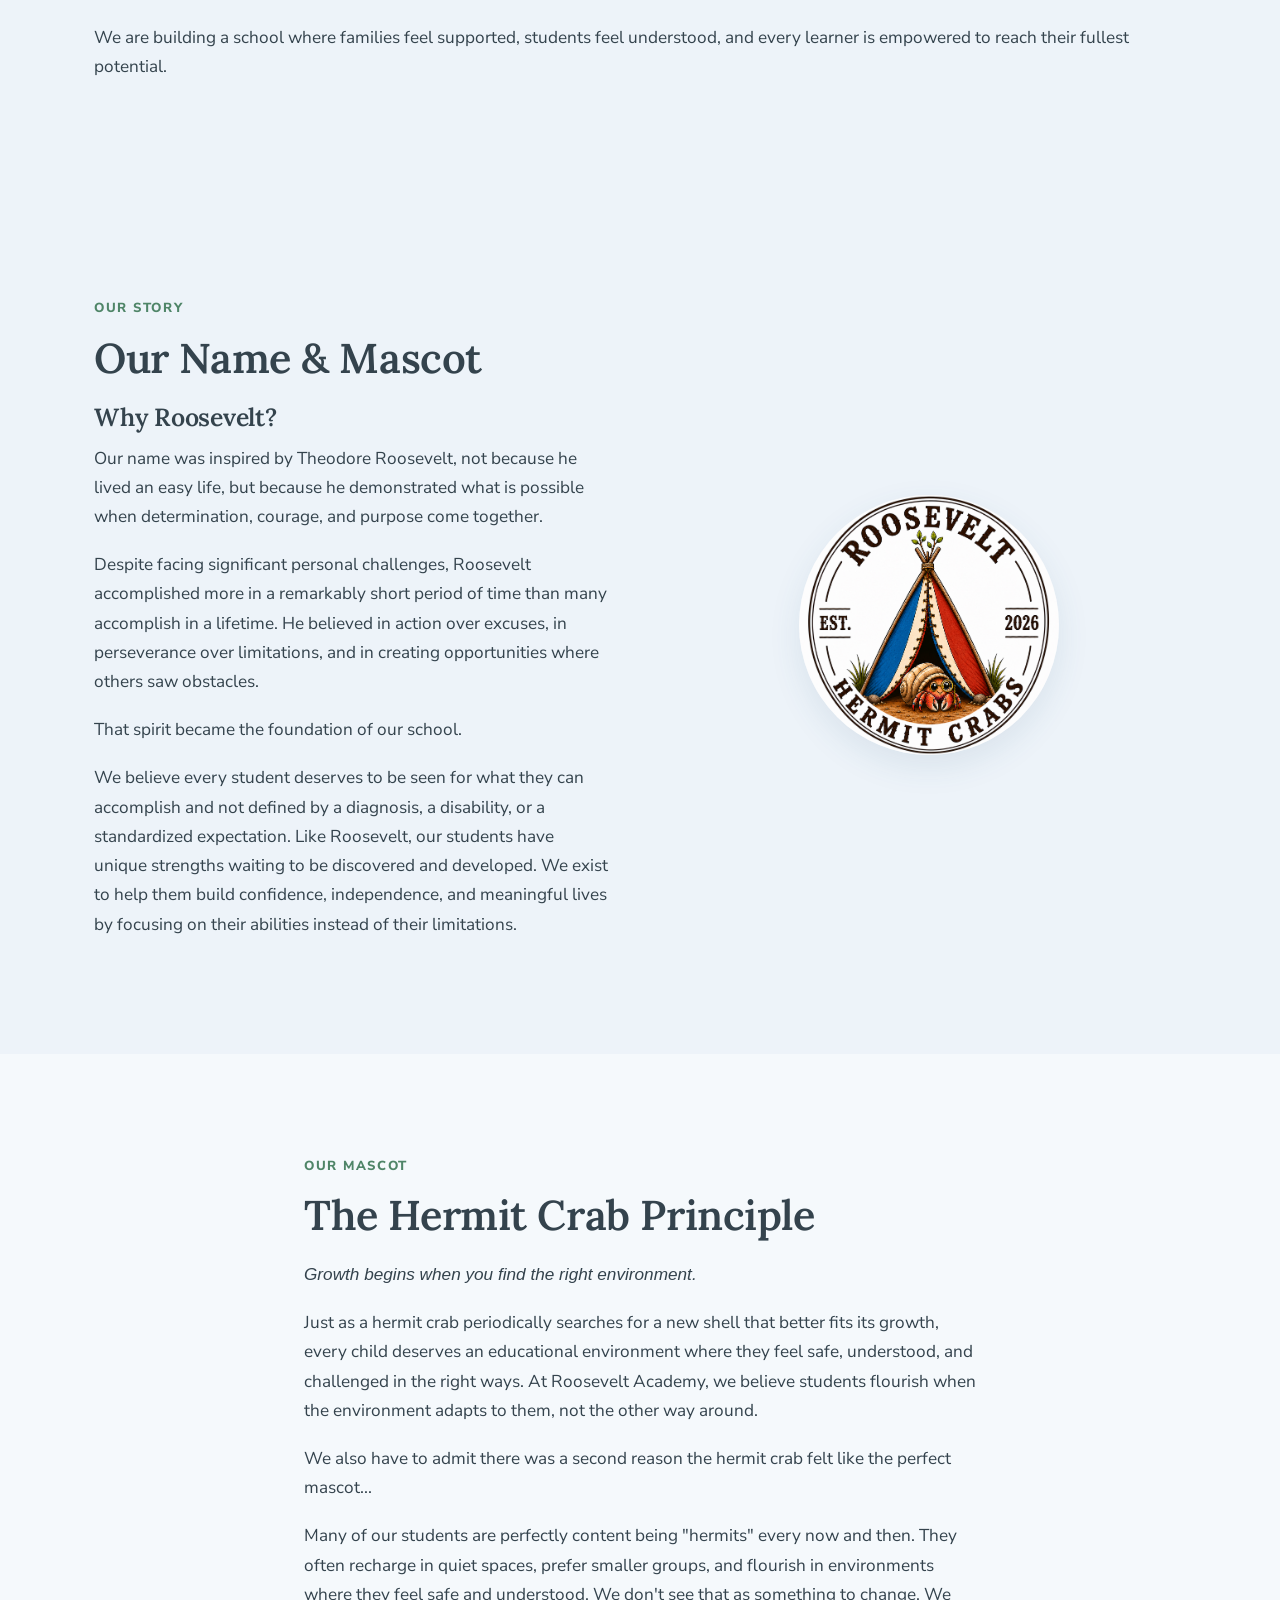
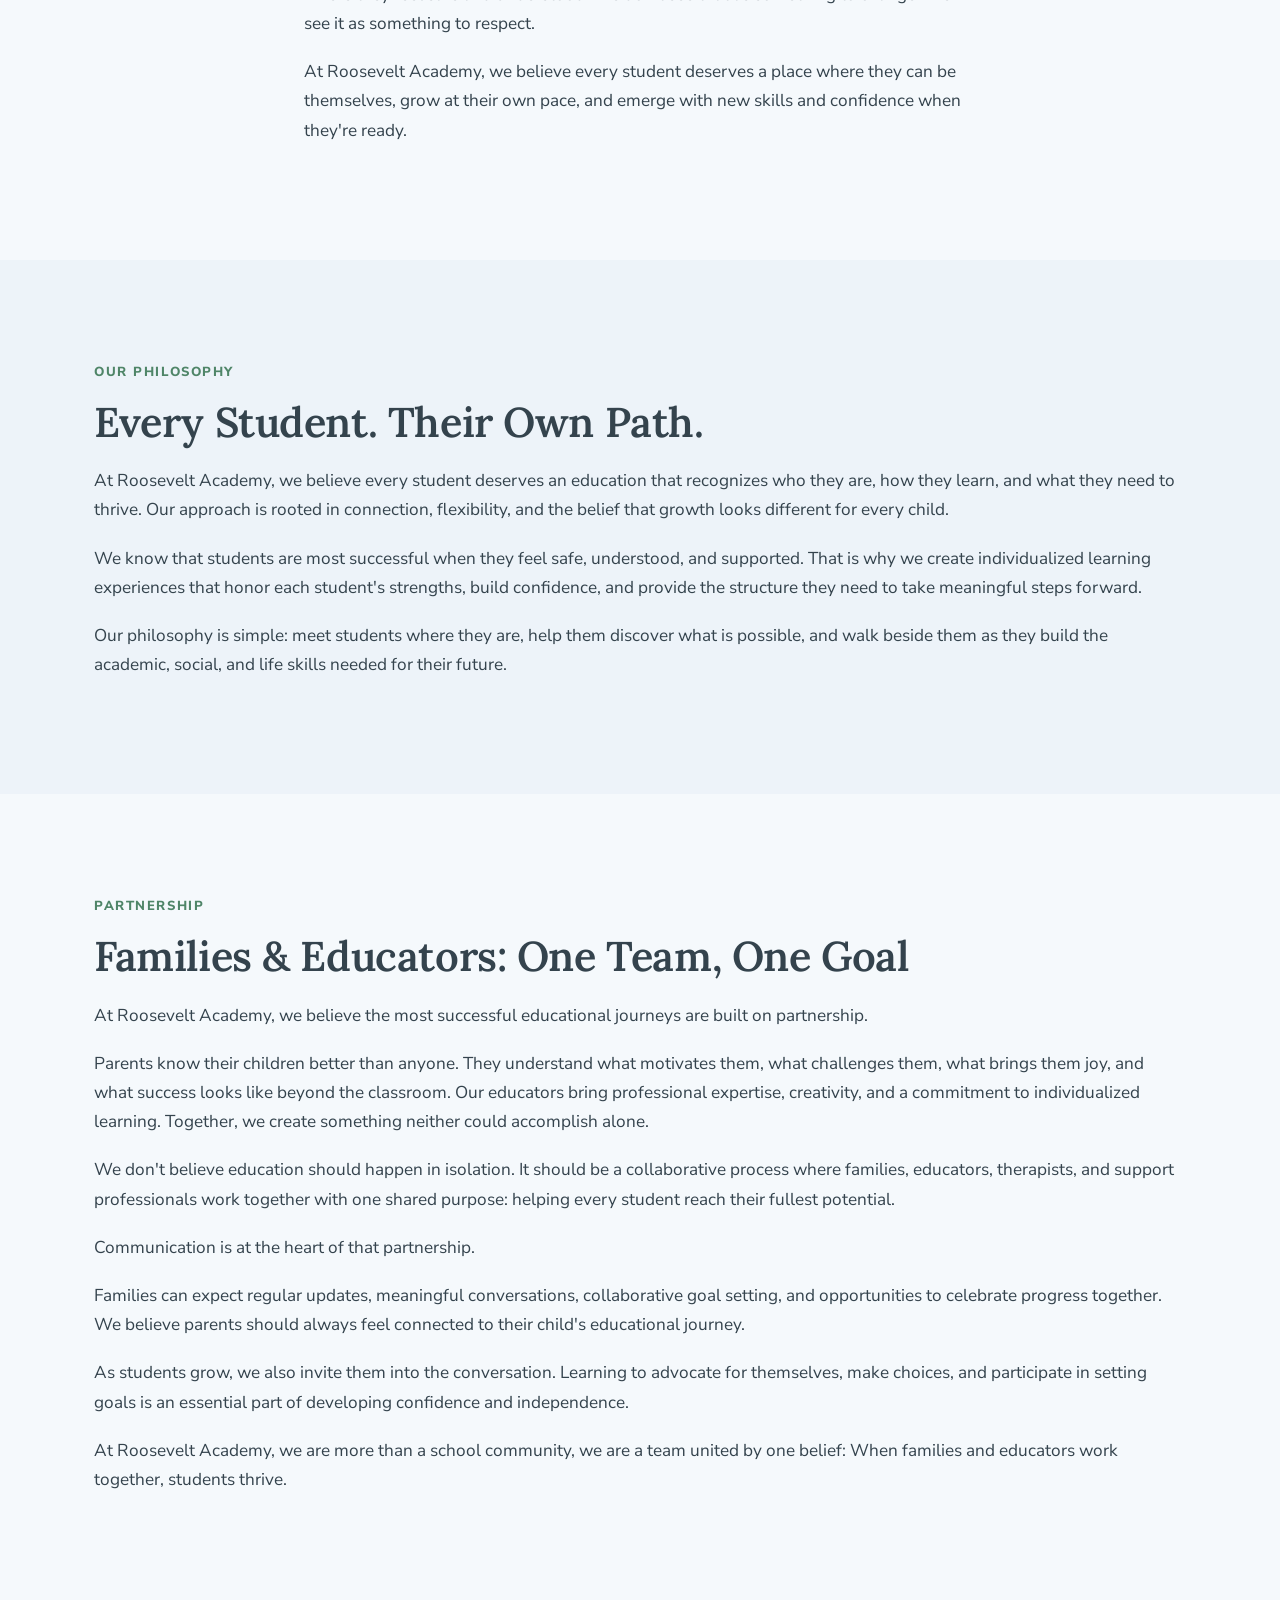
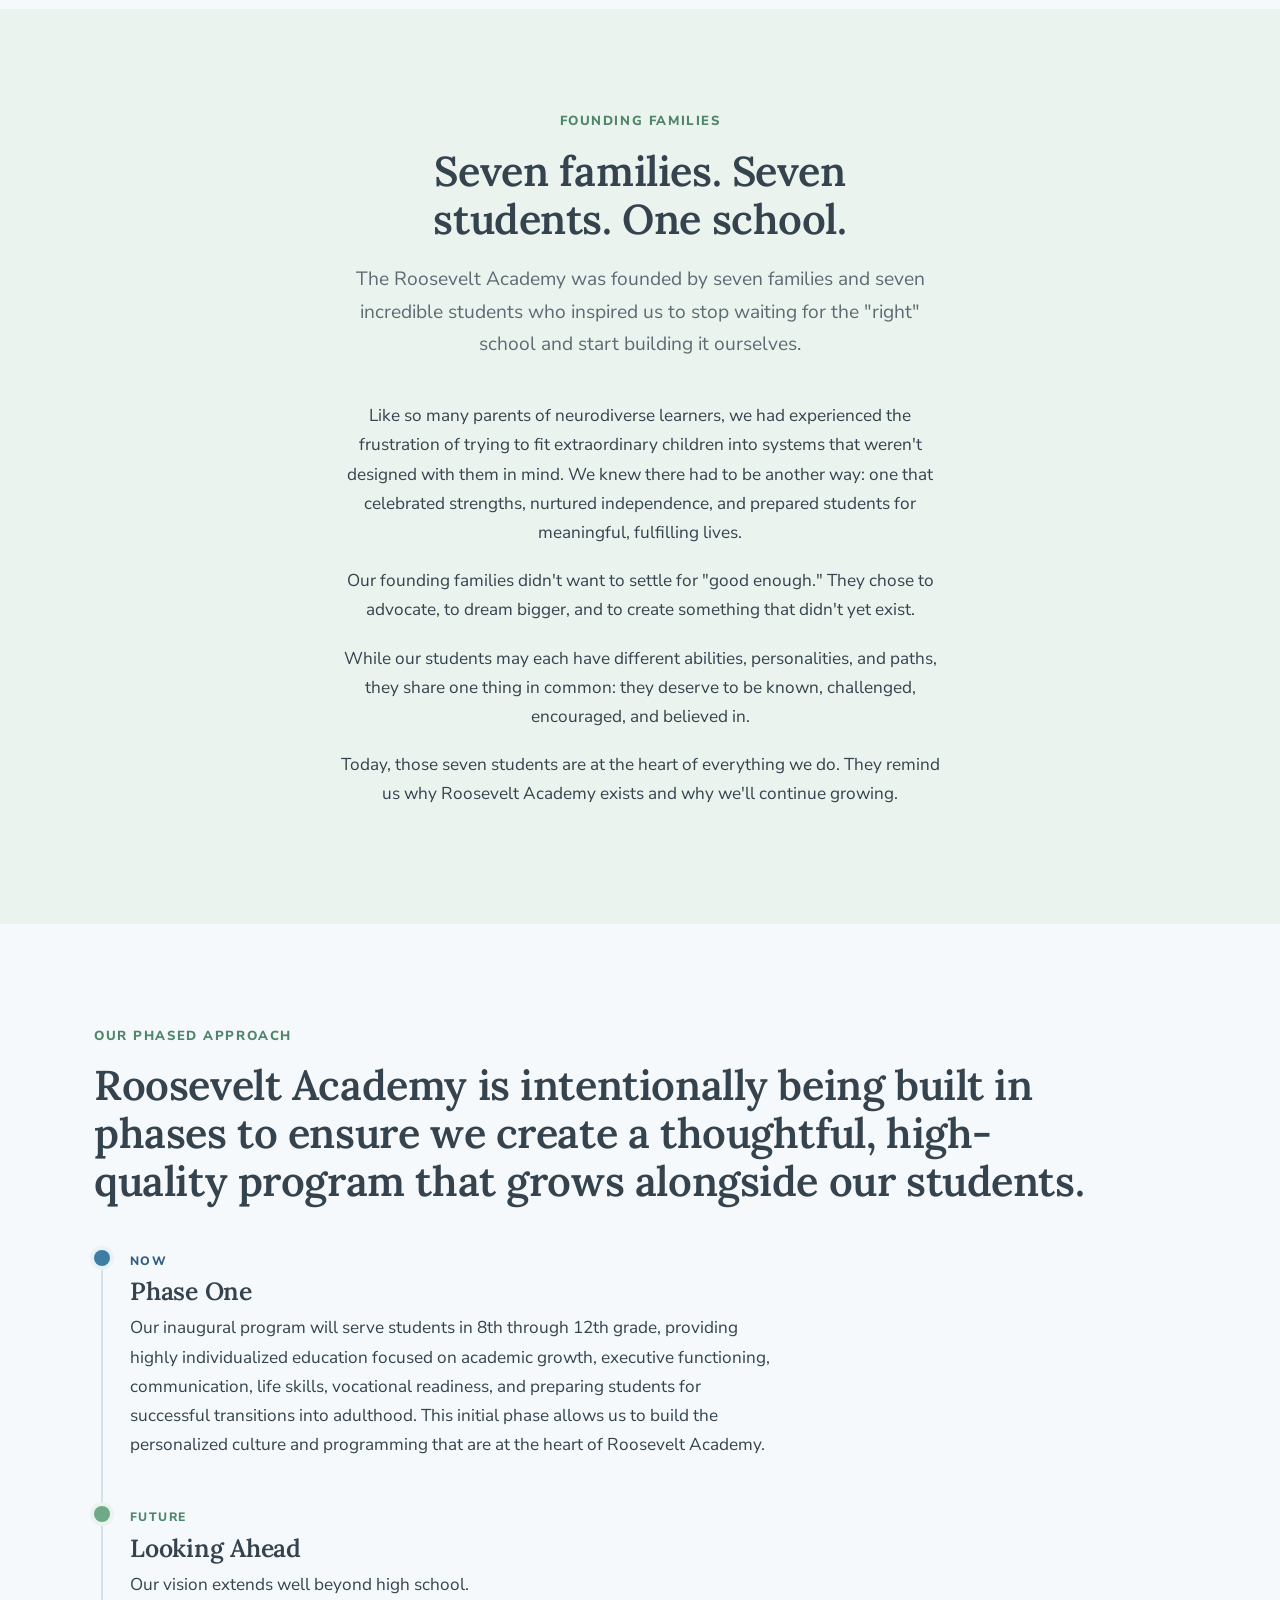
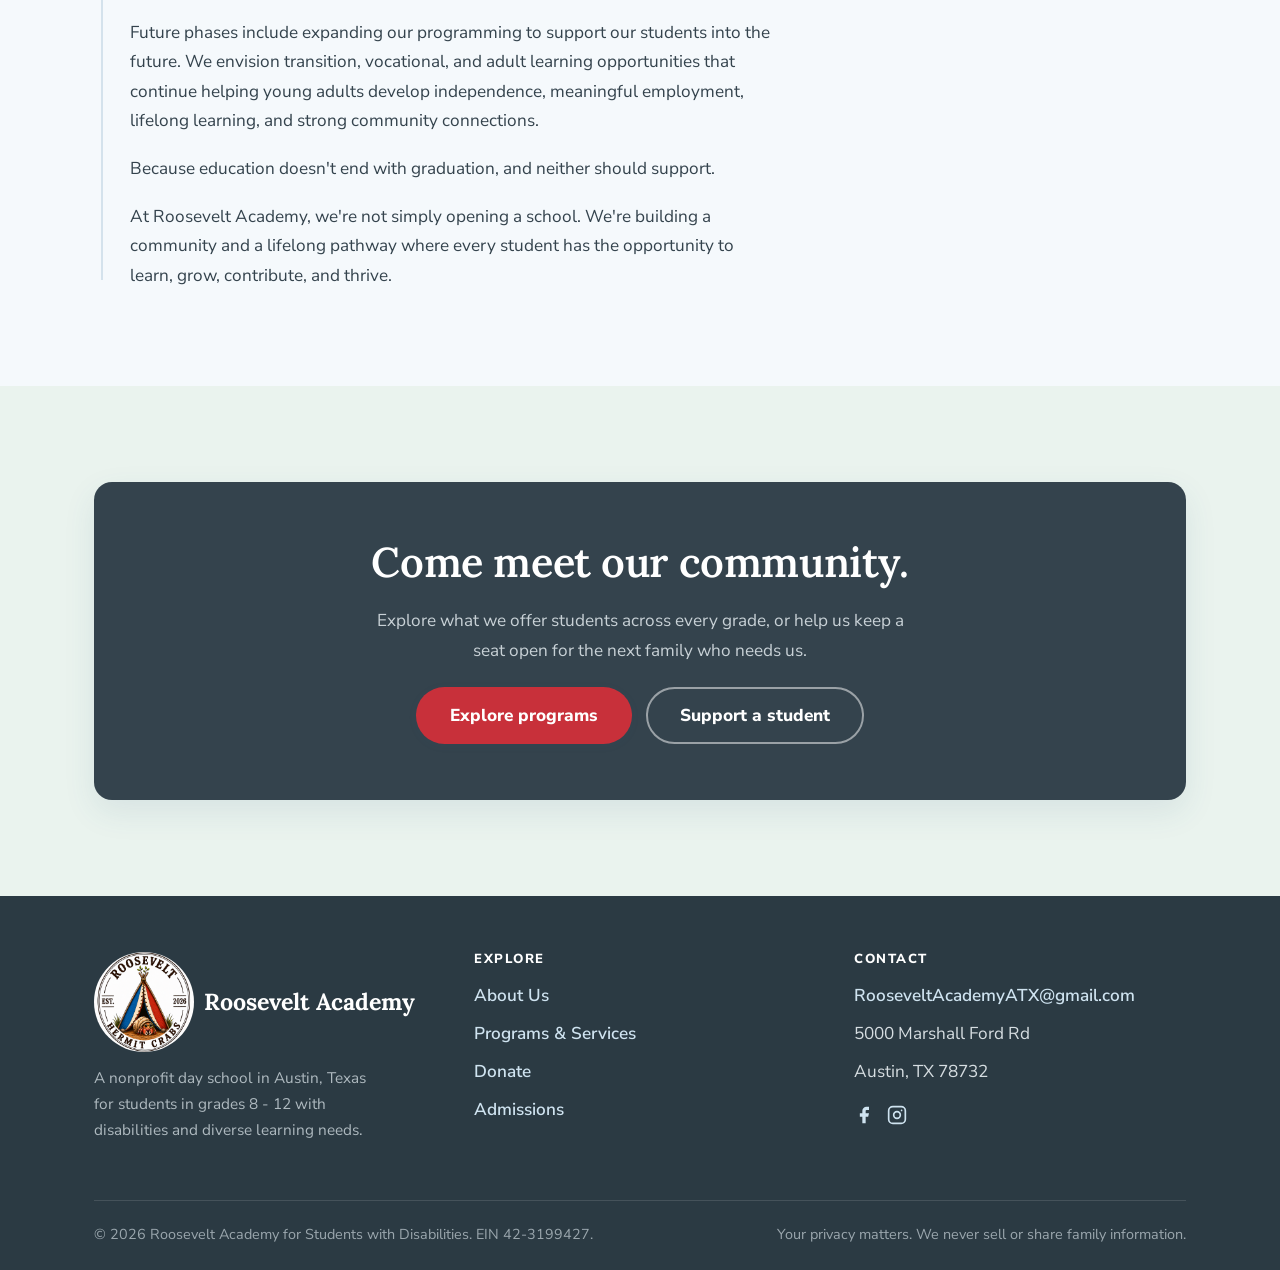
==== commit 3cd5999a: "Add client-side redirect from index.html to About Us (GitHub Pages has no server-level redirect supp" ====
--- a/index.html
+++ b/index.html
@@ -3,6 +3,9 @@
 <head>
   <meta charset="UTF-8" />
   <meta name="viewport" content="width=device-width, initial-scale=1.0" />
+  <meta http-equiv="refresh" content="0; url=who-we-are.html" />
+  <link rel="canonical" href="https://rooseveltacademyatx.org/who-we-are.html" />
+  <script>window.location.replace('who-we-are.html');</script>
   <title>Roosevelt Academy — A school built around the student: Grades 8-12 in Austin, TX</title>
   <meta name="description" content="A school built around the student: Grades 8-12 in Austin, TX — Roosevelt Academy for Students with Disabilities." />
   <meta property="og:title" content="Roosevelt Academy — A school built around the student: Grades 8-12 in Austin, TX" />
@@ -62,7 +65,7 @@
   <!-- ===== Header / Navigation ===== -->
   <header class="site-header">
     <nav class="nav" aria-label="Primary">
-      <a class="brand" href="index.html">
+      <a class="brand" href="who-we-are.html">
         <img src="logo.jpeg" alt="Roosevelt Academy — Roosevelt Hermit Crabs" style="height:64px; width:64px; object-fit:contain; border-radius:50%;" />
         <span class="brand__name">Roosevelt Academy<span></span></span>
       </a>
@@ -104,7 +107,7 @@
     <div class="wrap">
       <div class="footer__grid">
         <div class="footer__brand">
-          <a class="brand" href="index.html" style="margin-bottom:0.8rem;">
+          <a class="brand" href="who-we-are.html" style="margin-bottom:0.8rem;">
             <img src="logo.jpeg" alt="Roosevelt Academy — Roosevelt Hermit Crabs" style="height:64px; width:64px; object-fit:contain; border-radius:50%;" />
             <span class="brand__name" style="color:#fff;">Roosevelt Academy<span></span></span>
           </a>
--- a/styles.css
+++ b/styles.css
@@ -459,7 +459,7 @@
 .page-hero h1 { margin-bottom: 0.6rem; max-width: 28ch; margin-left: auto; margin-right: auto; }
 .page-hero p { max-width: min(60ch, 82%); margin-left: auto; margin-right: auto; }
 .page-hero__logo { display: flex; justify-content: center; margin-bottom: 1.4rem; }
-.page-hero__logo img { width: clamp(120px, 20vw, 170px); height: clamp(120px, 20vw, 170px); border-radius: 50%; object-fit: contain; box-shadow: var(--shadow); }
+.page-hero__logo img { width: clamp(180px, 30vw, 255px); height: clamp(180px, 30vw, 255px); border-radius: 50%; object-fit: contain; box-shadow: var(--shadow); }
 
 /* ---- CTA band ---- */
 .cta-band {
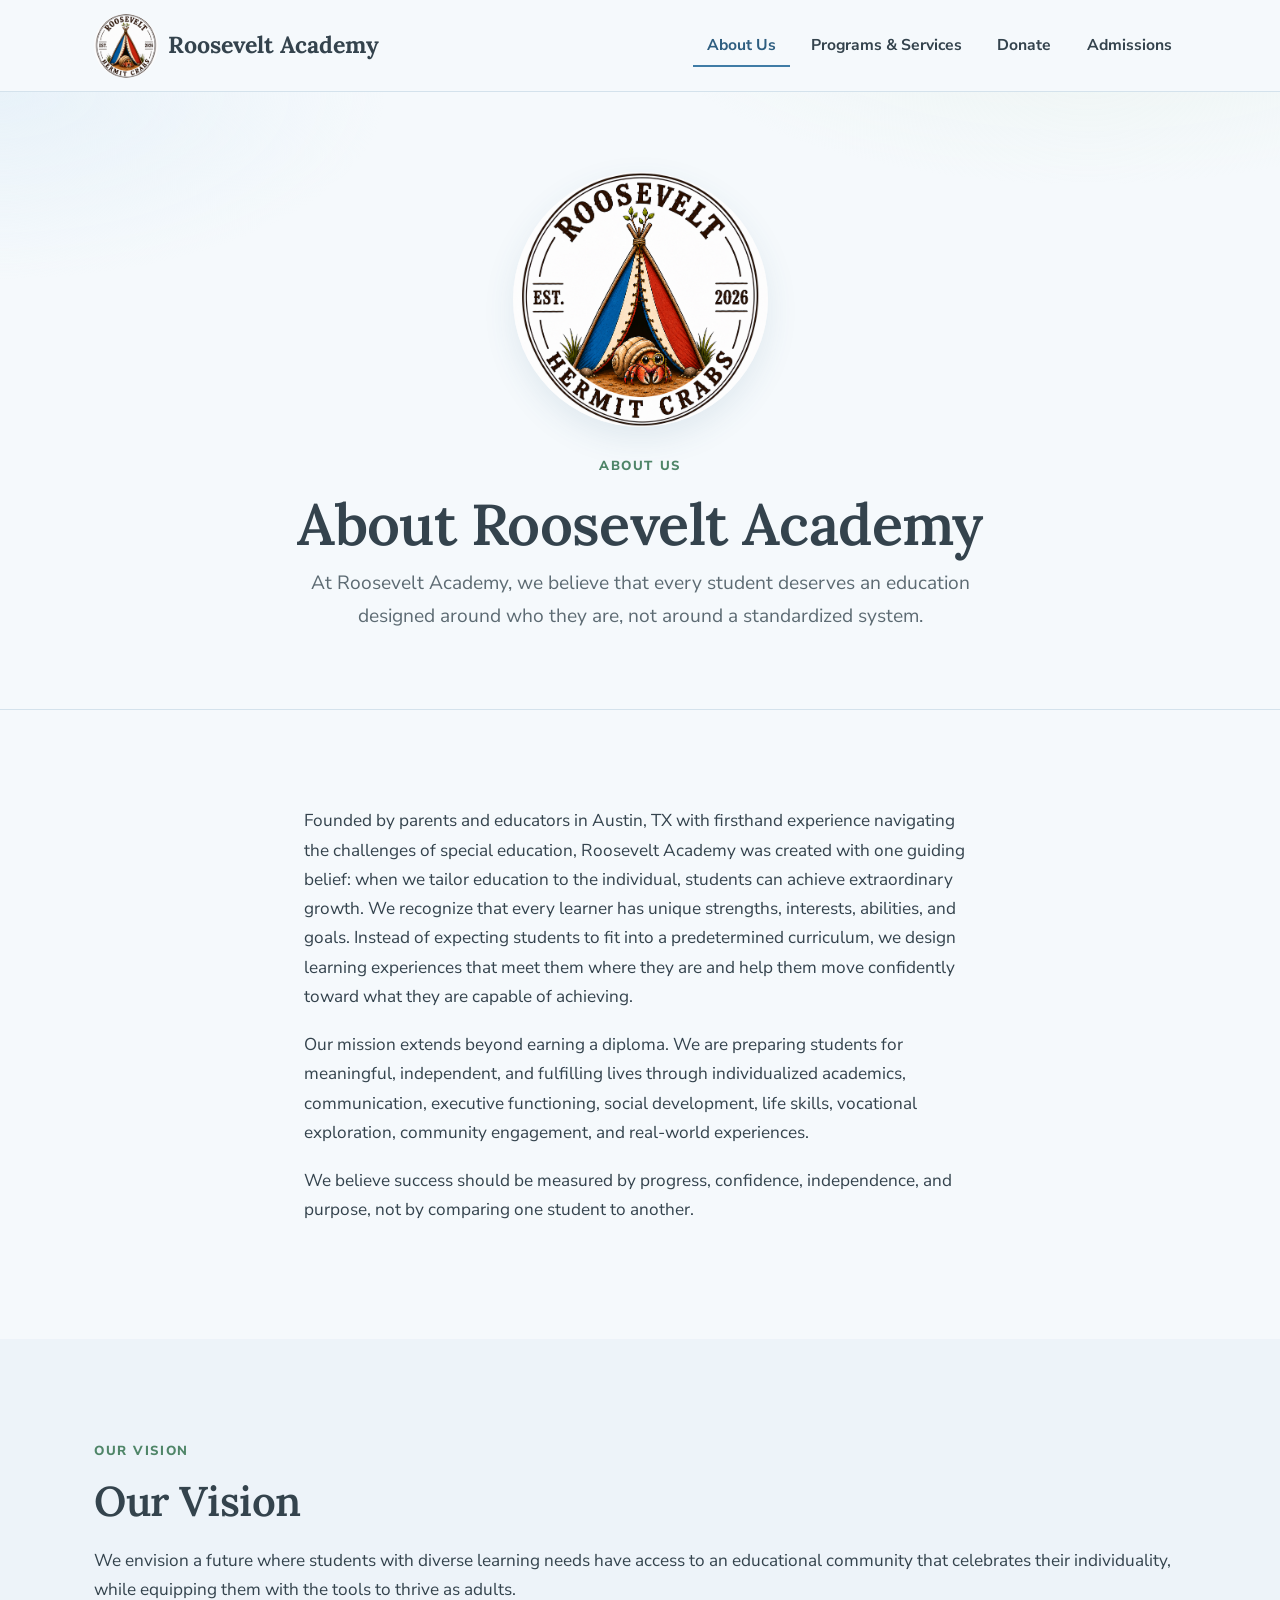
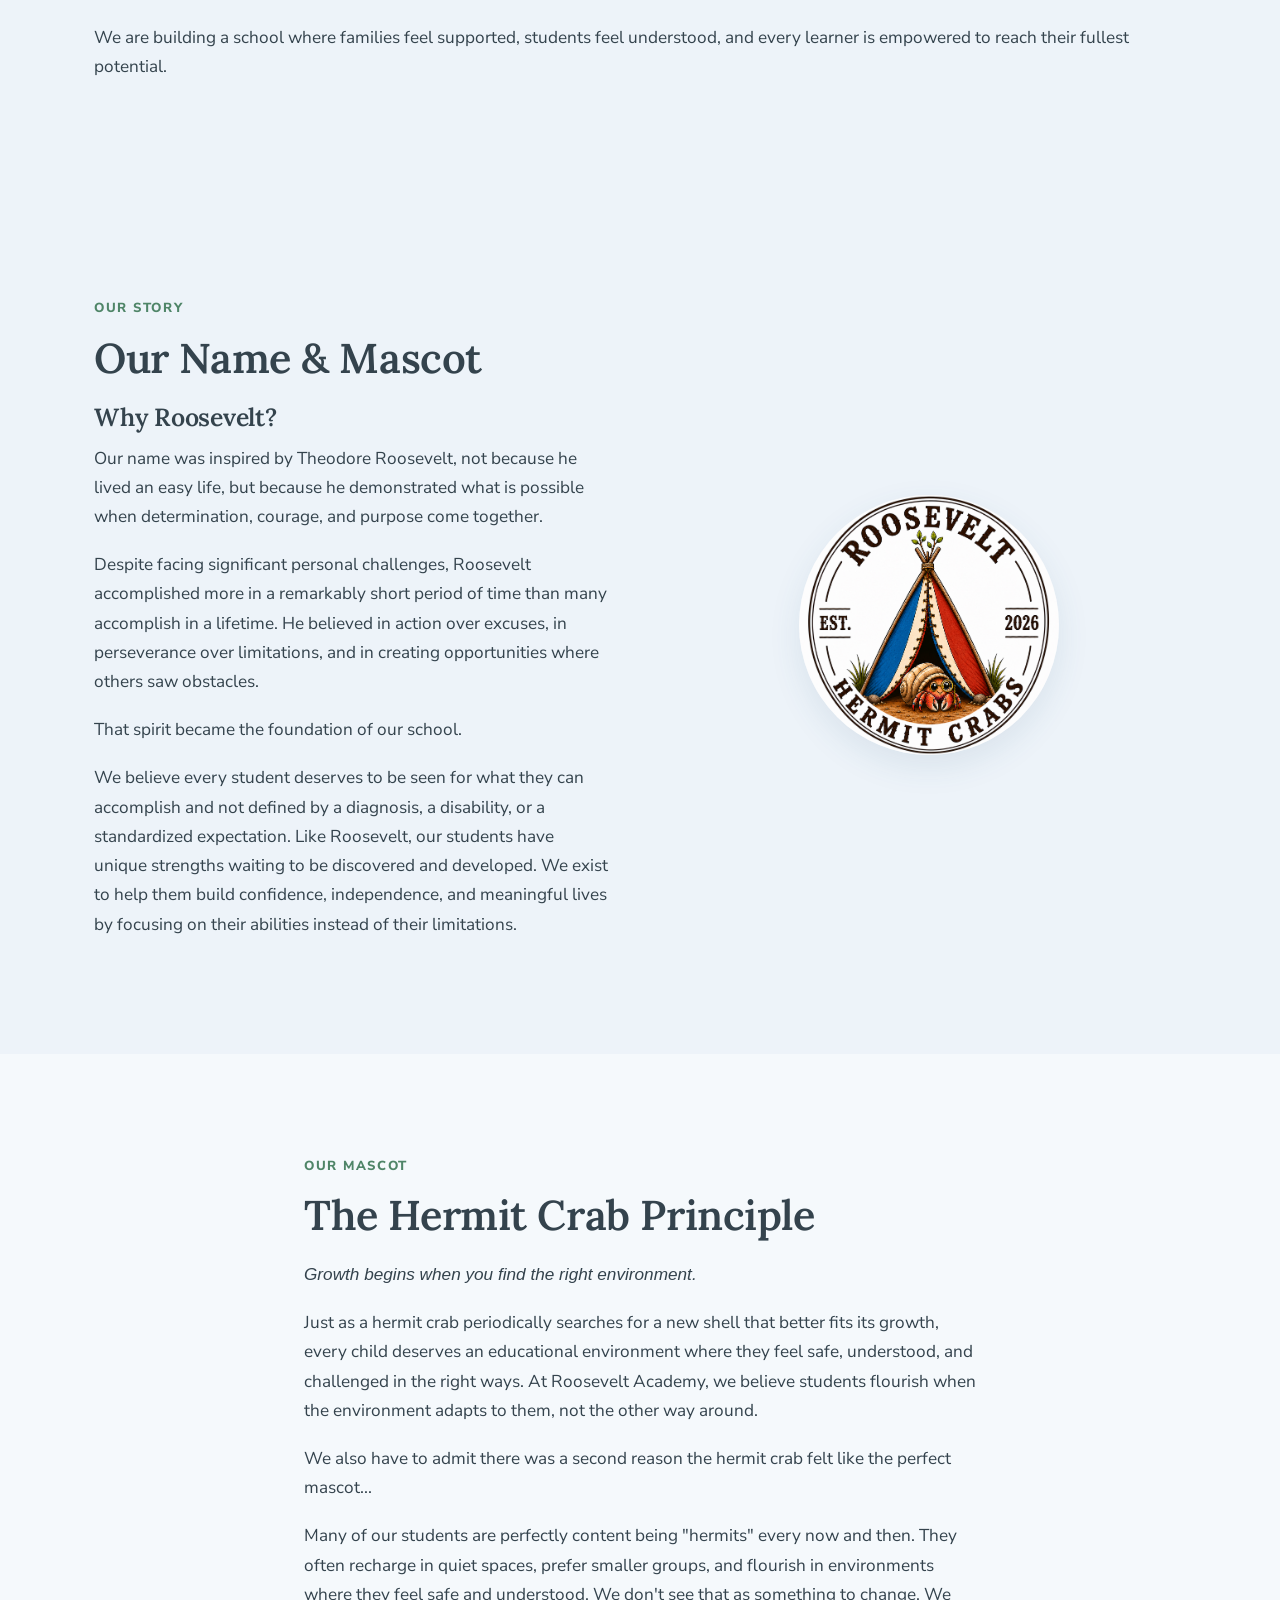
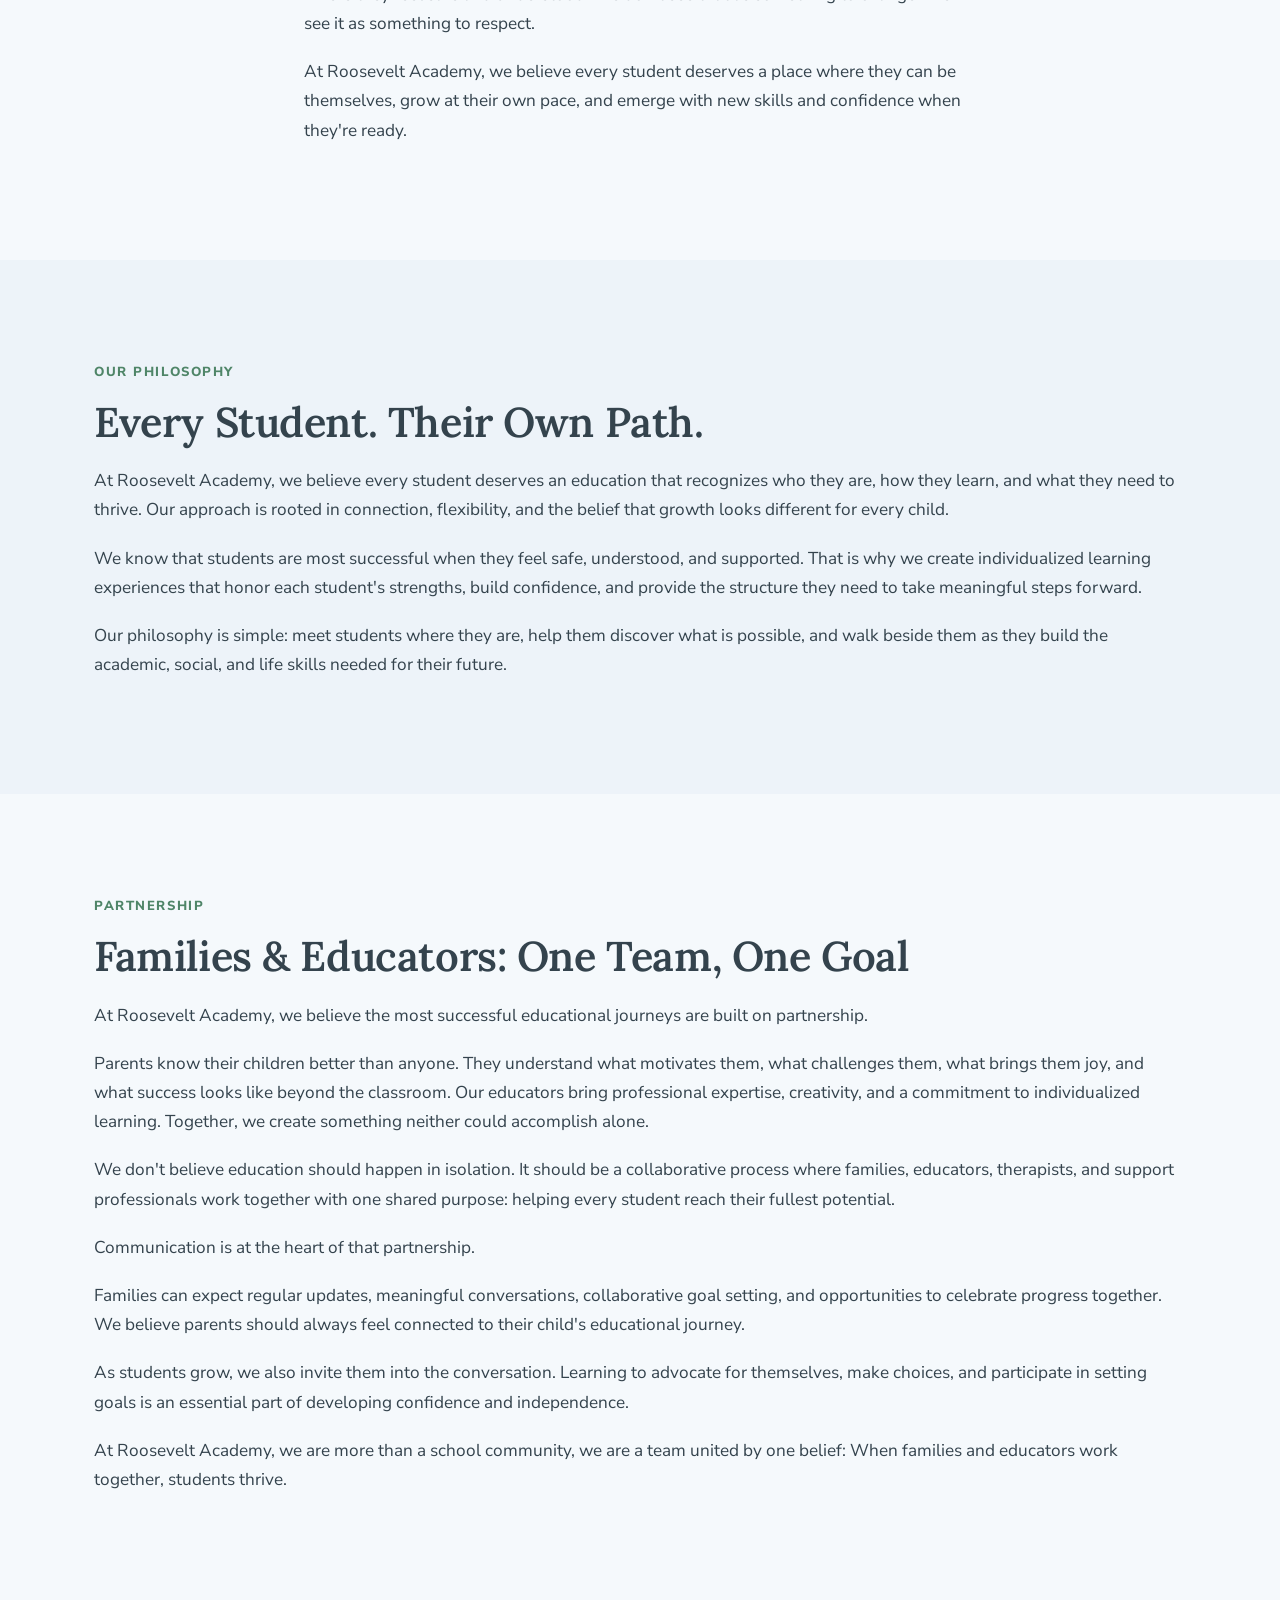
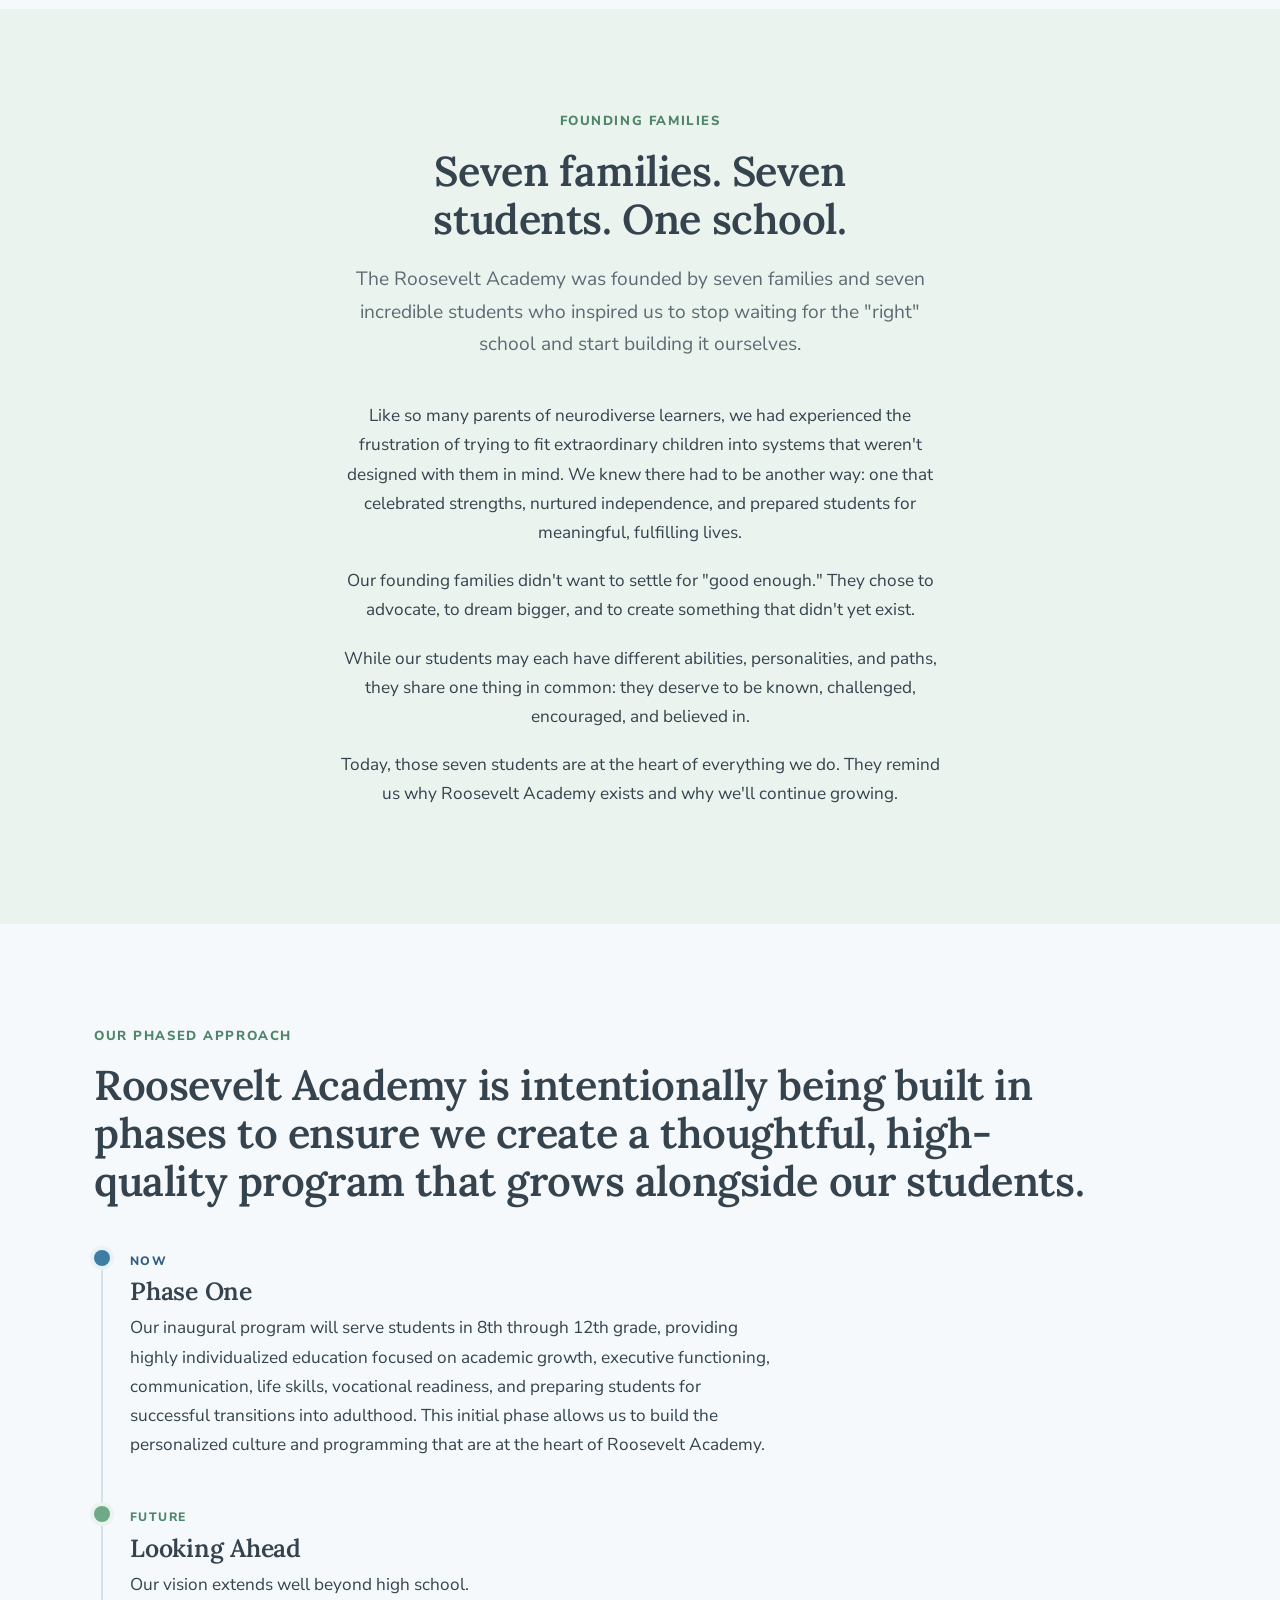
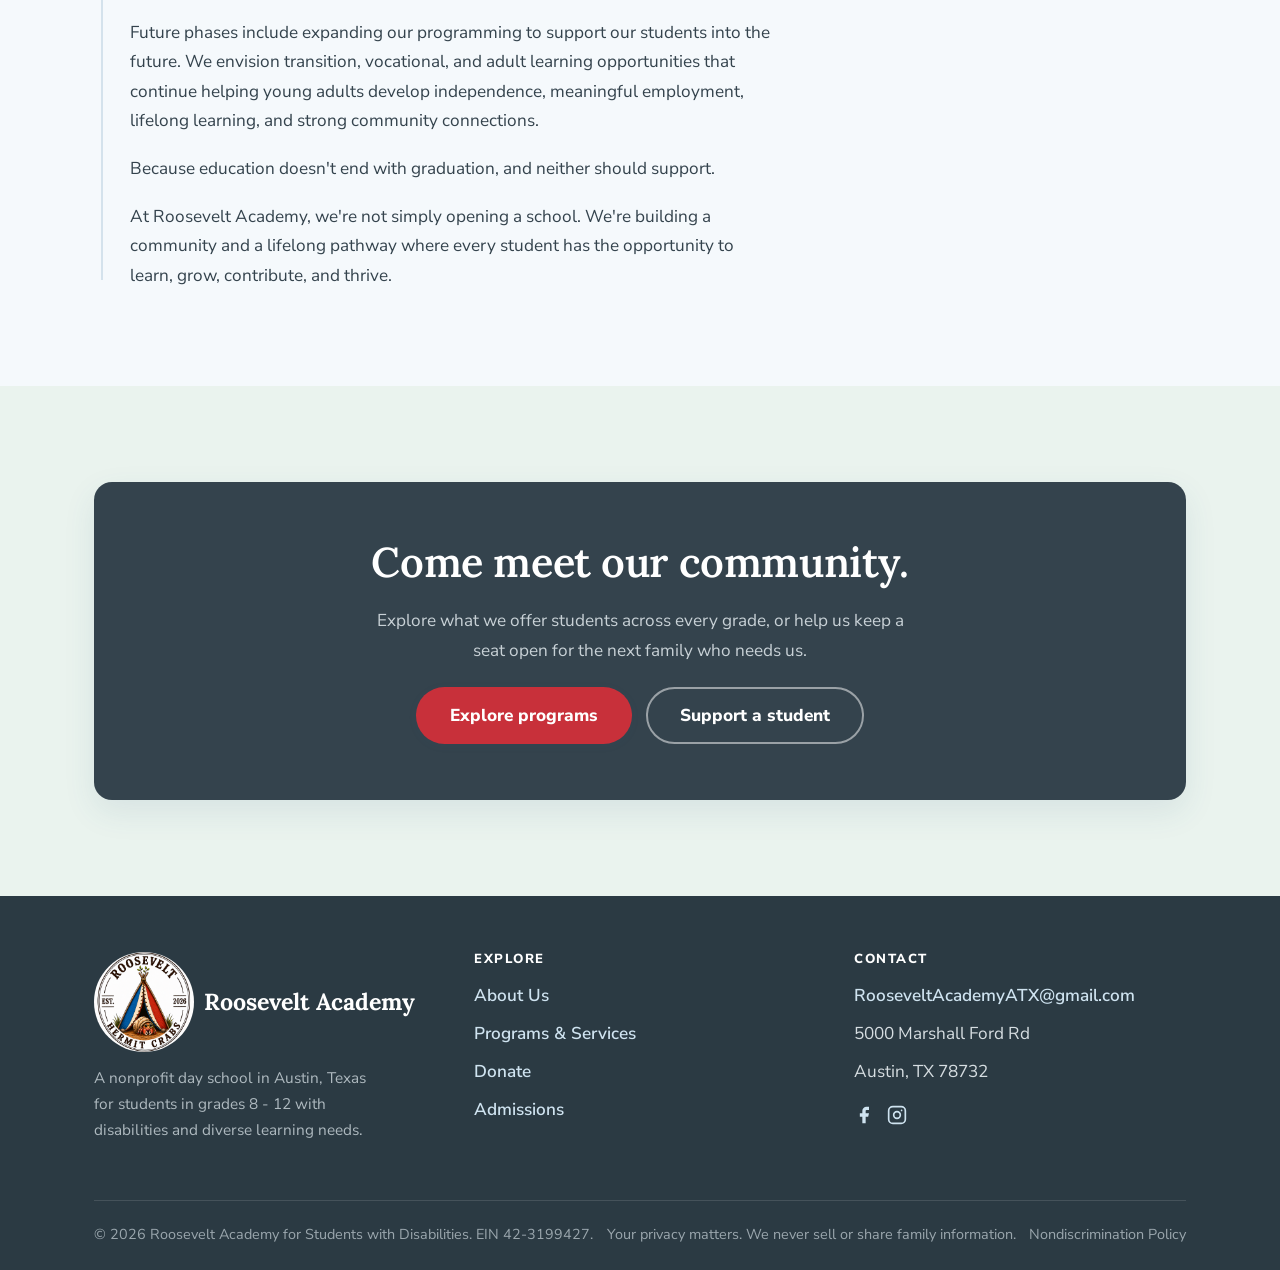
==== commit d14e5f88: "Replace donate page QR with full-quality source, add Nondiscrimination Policy page" ====
--- a/index.html
+++ b/index.html
@@ -142,6 +142,7 @@
       <div class="footer__bottom">
         <span>© 2026 Roosevelt Academy for Students with Disabilities. EIN 42-3199427.</span>
         <span>Your privacy matters. We never sell or share family information.</span>
+        <span><a href="nondiscrimination-policy.html" style="color:inherit;">Nondiscrimination Policy</a></span>
       </div>
     </div>
   </footer>
--- a/styles.css
+++ b/styles.css
@@ -432,6 +432,20 @@
 }
 .amount-picker button:hover { border-color: var(--harbor-blue); }
 .amount-picker button.is-active { background: var(--harbor-blue); border-color: var(--harbor-blue); color: #fff; }
+
+.zelle-copy {
+  display: inline-flex; align-items: center; gap: 0.5rem;
+  font-family: var(--font-body); font-weight: 800; font-size: 1.02rem;
+  color: var(--harbor-blue-dk);
+  background: var(--harbor-blue-lt);
+  border: 2px solid transparent;
+  border-radius: var(--radius-pill);
+  padding: 0.6rem 1.1rem;
+  cursor: pointer;
+  transition: background 0.15s ease, border-color 0.15s ease;
+}
+.zelle-copy:hover, .zelle-copy:focus-visible { border-color: var(--harbor-blue); }
+.zelle-copy svg { flex: 0 0 auto; }
 
 .privacy-note {
   display: flex; gap: 0.7rem; align-items: flex-start;
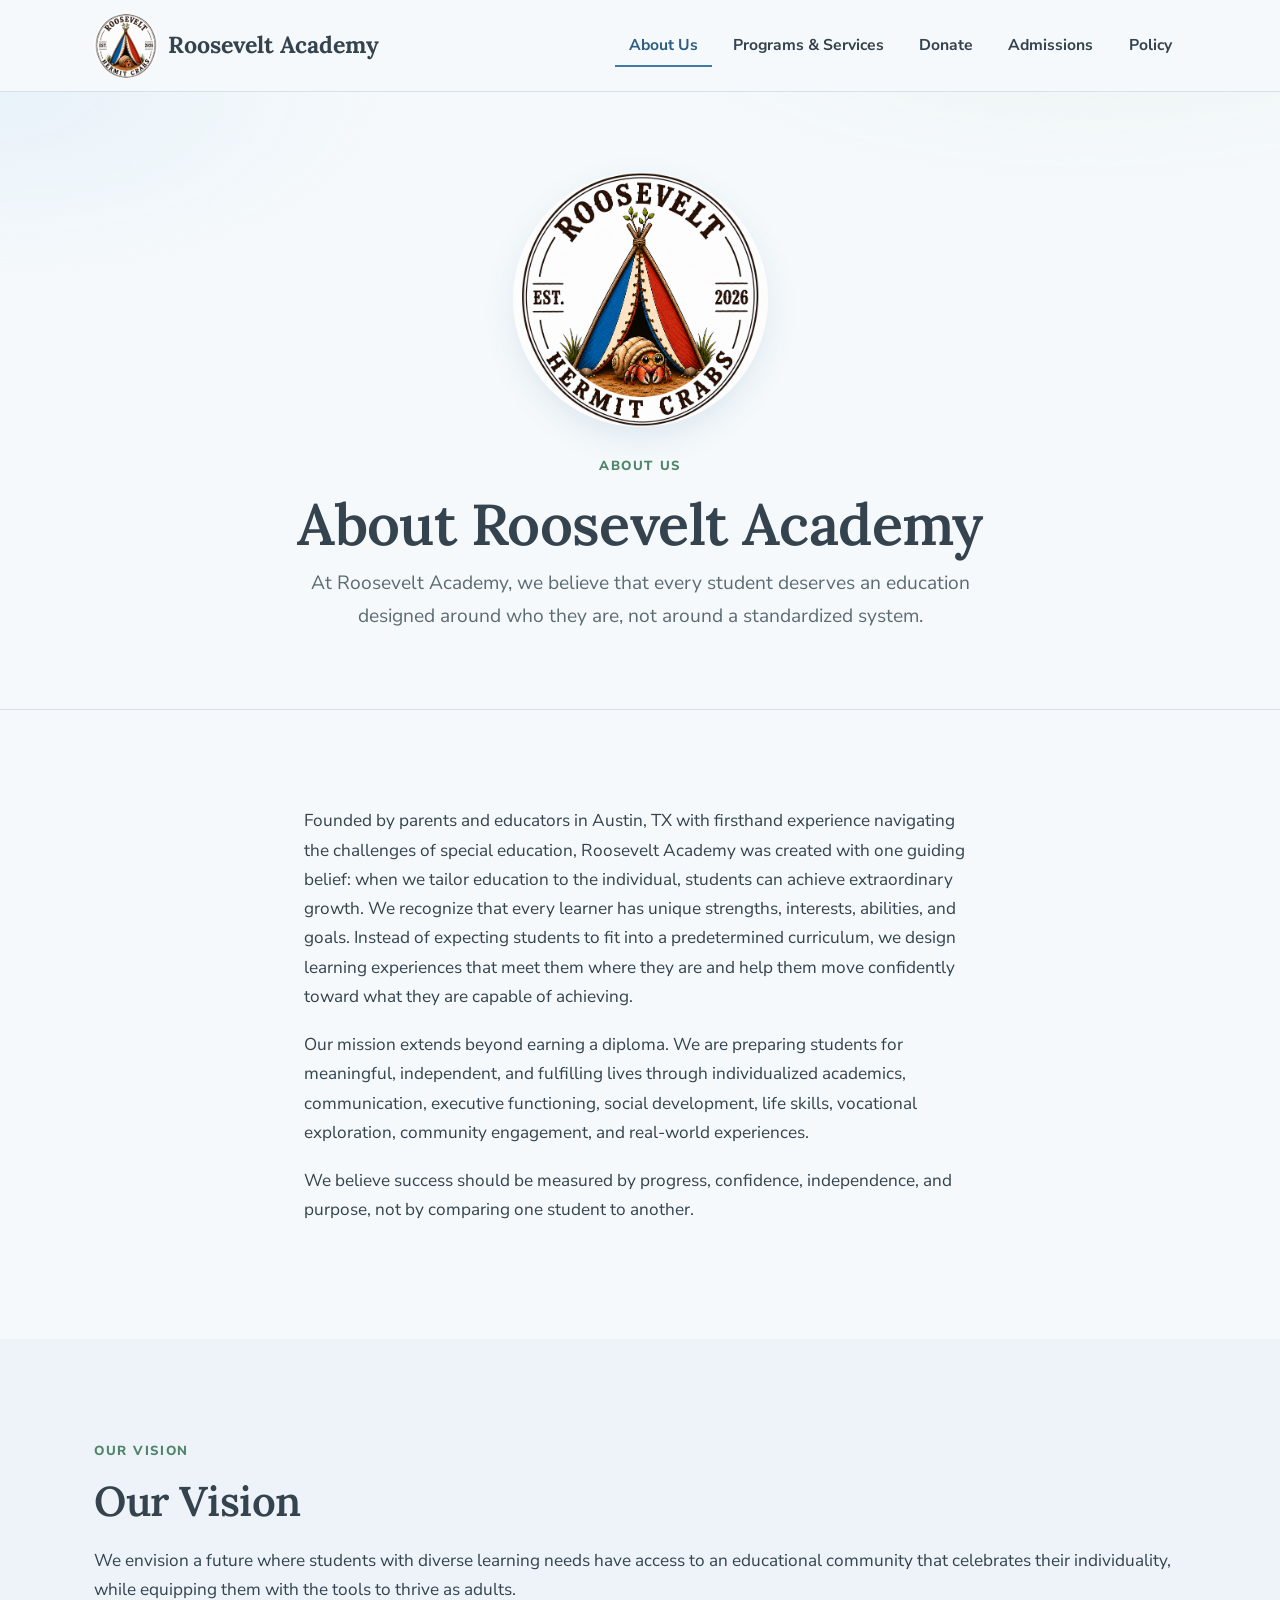
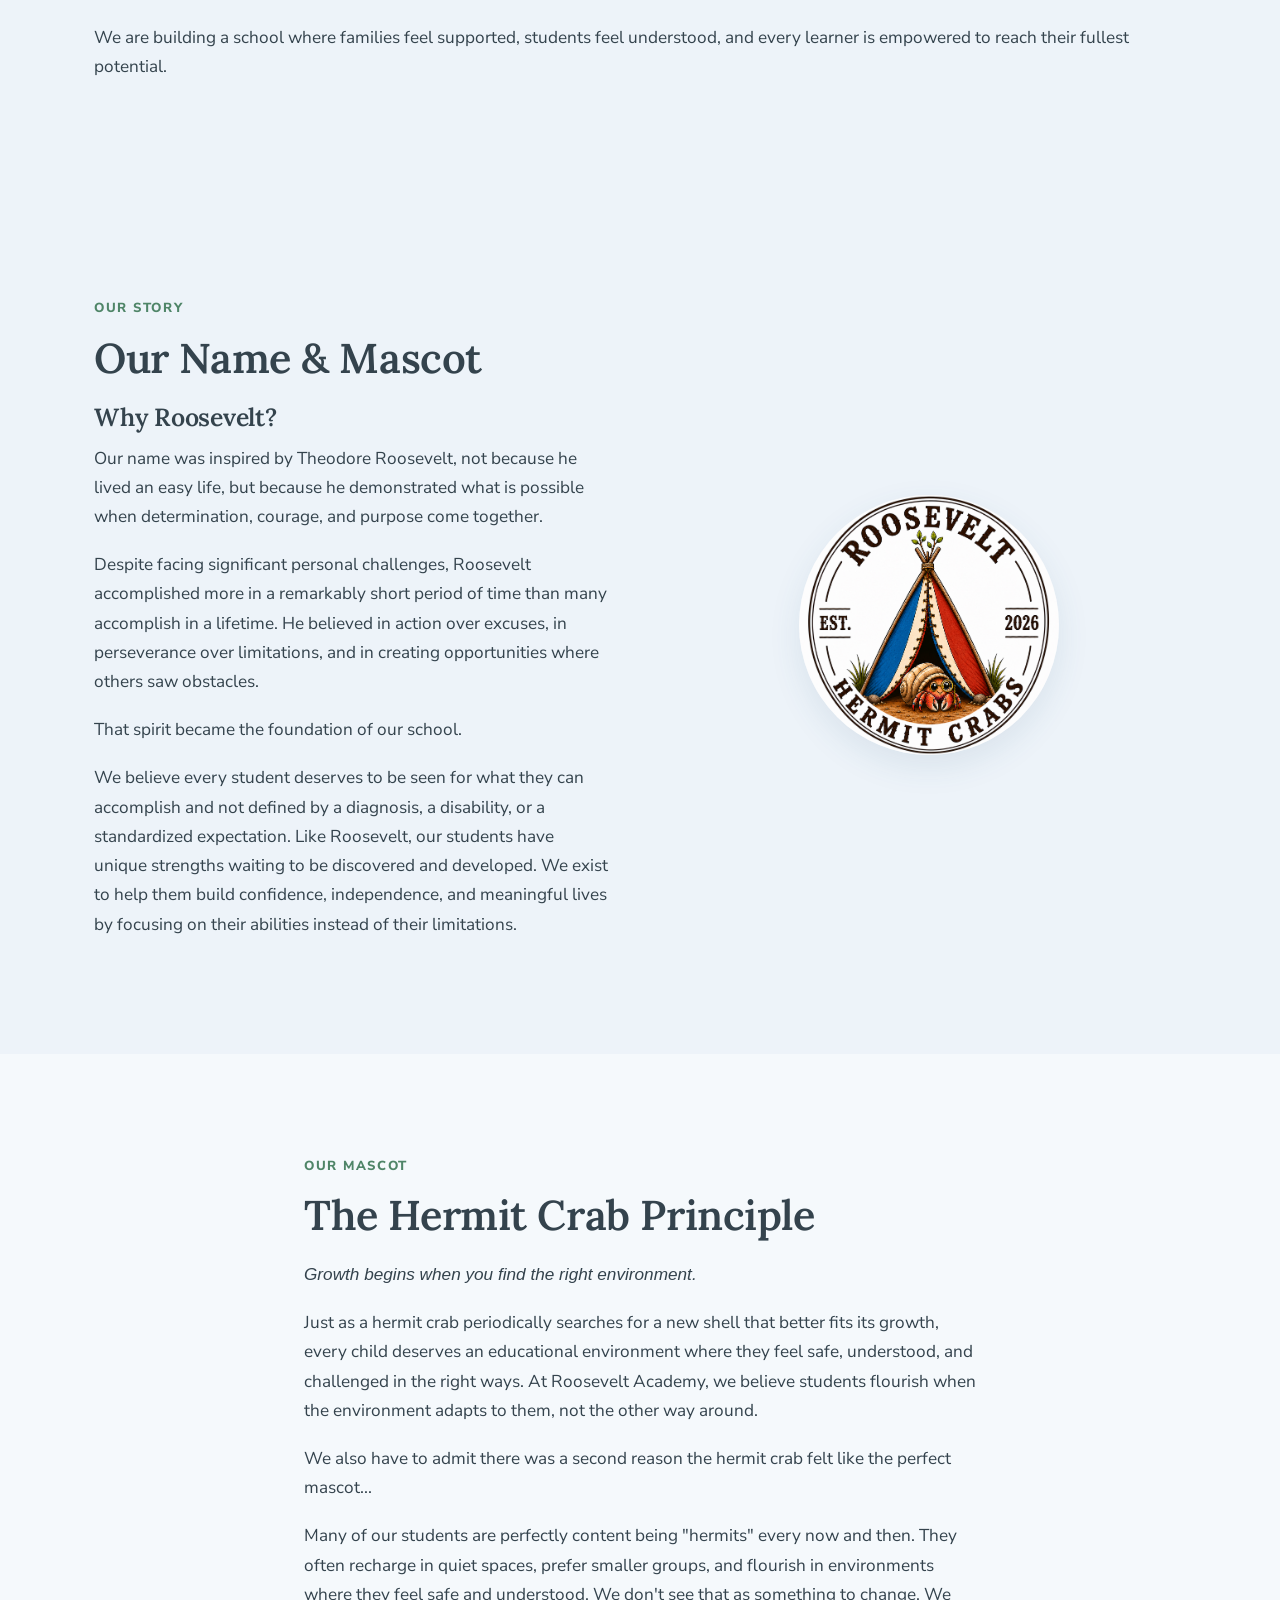
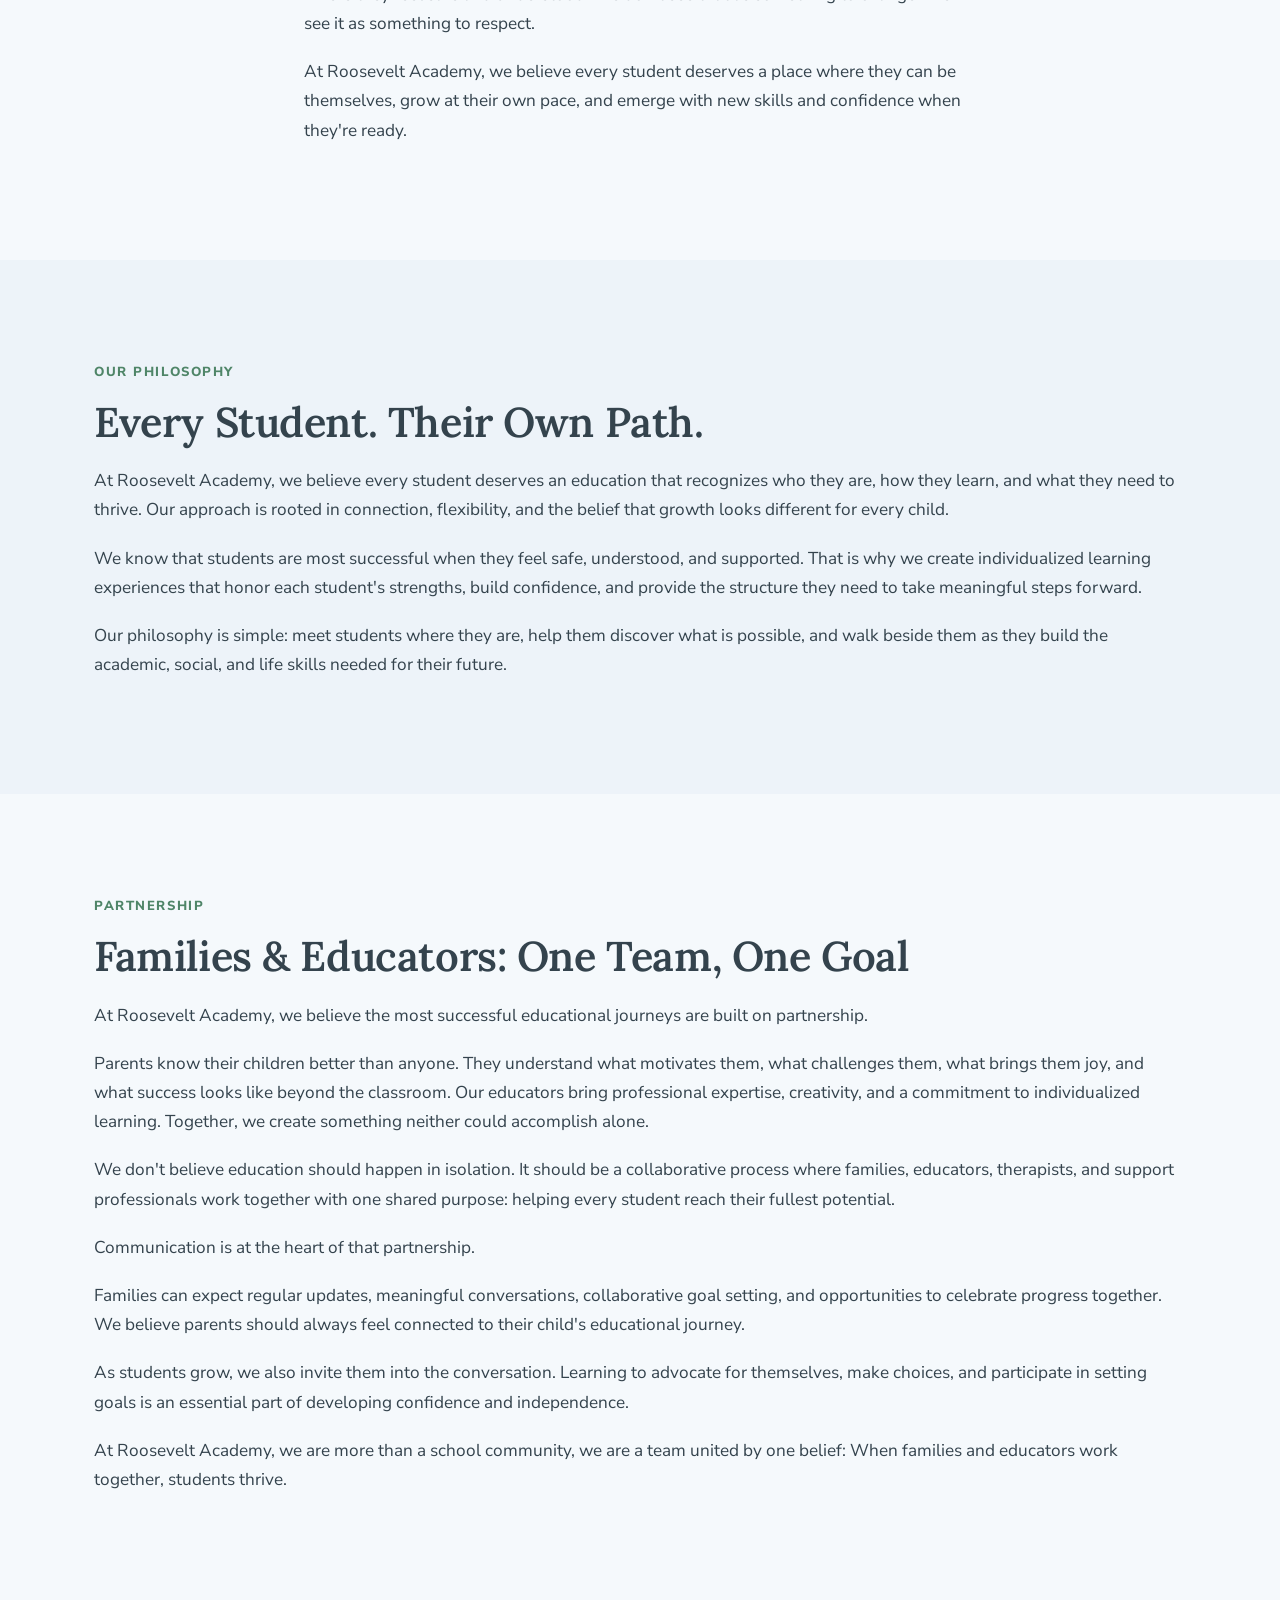
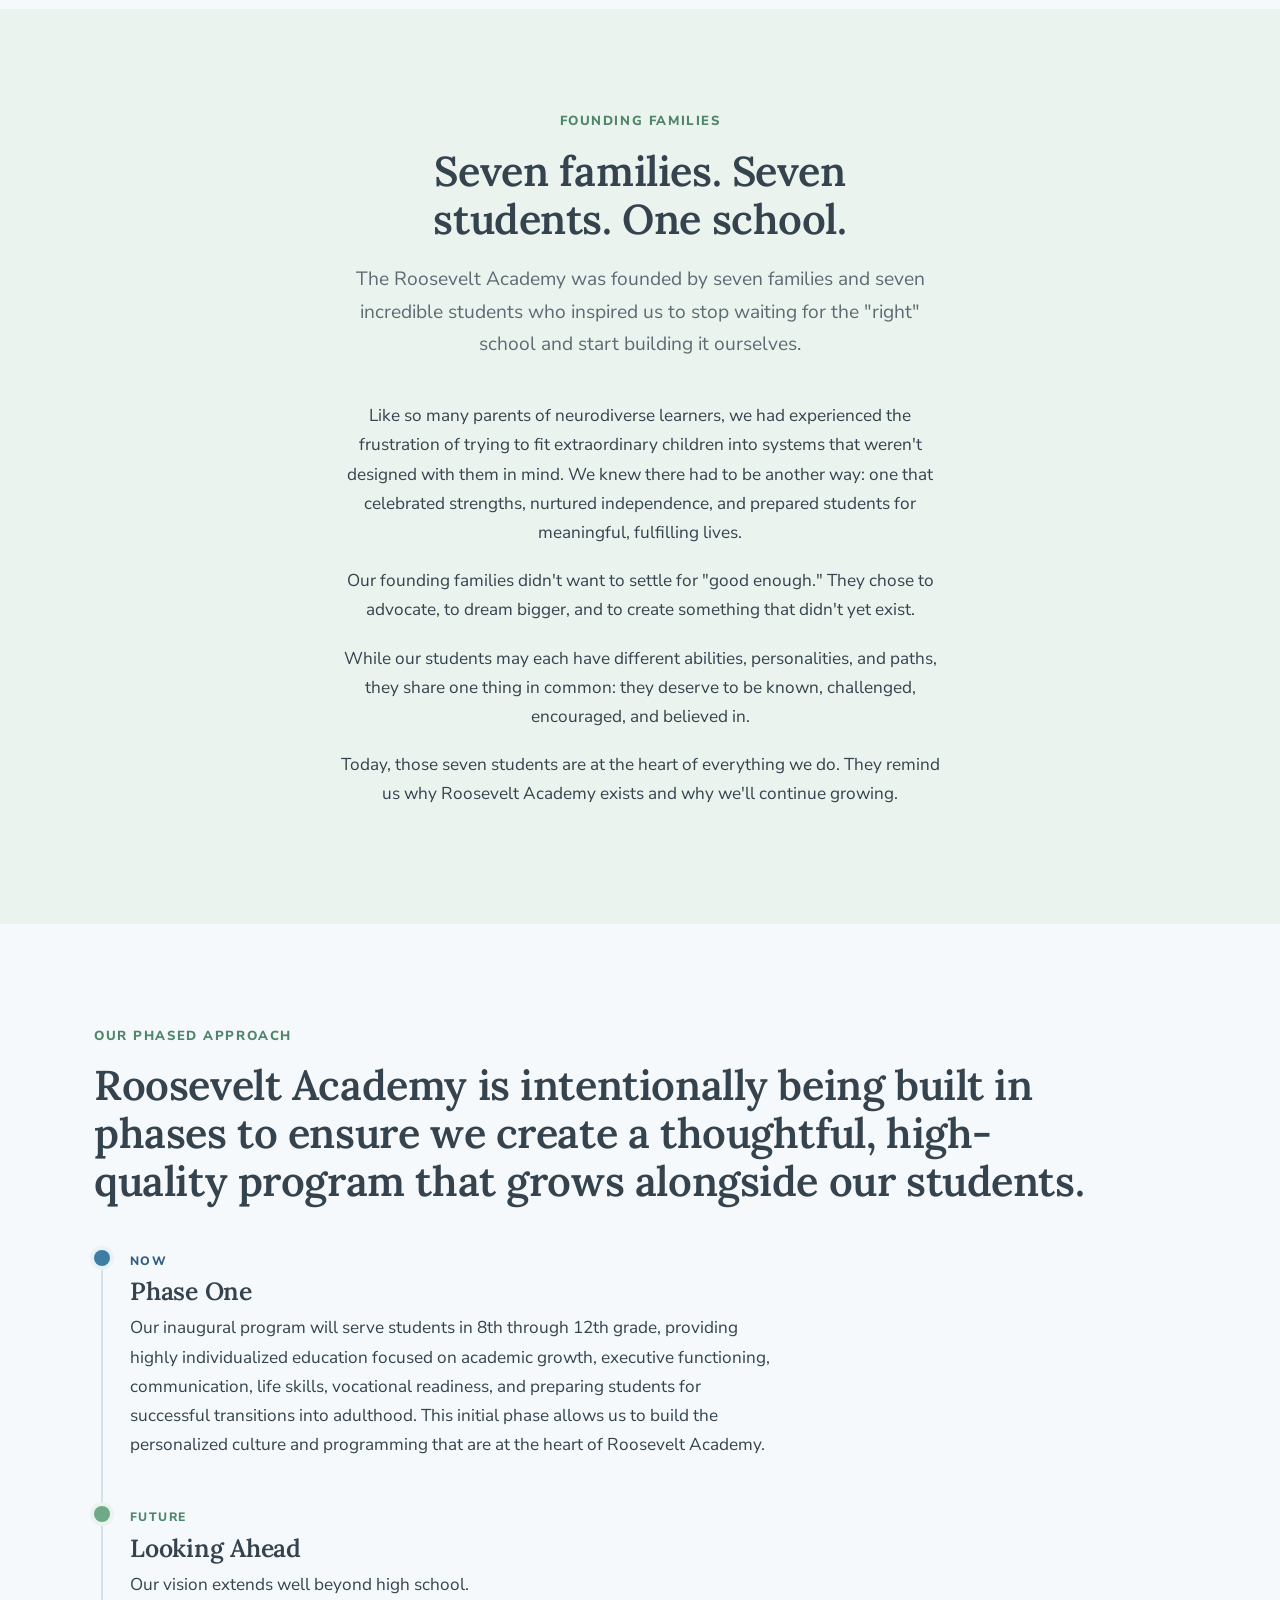
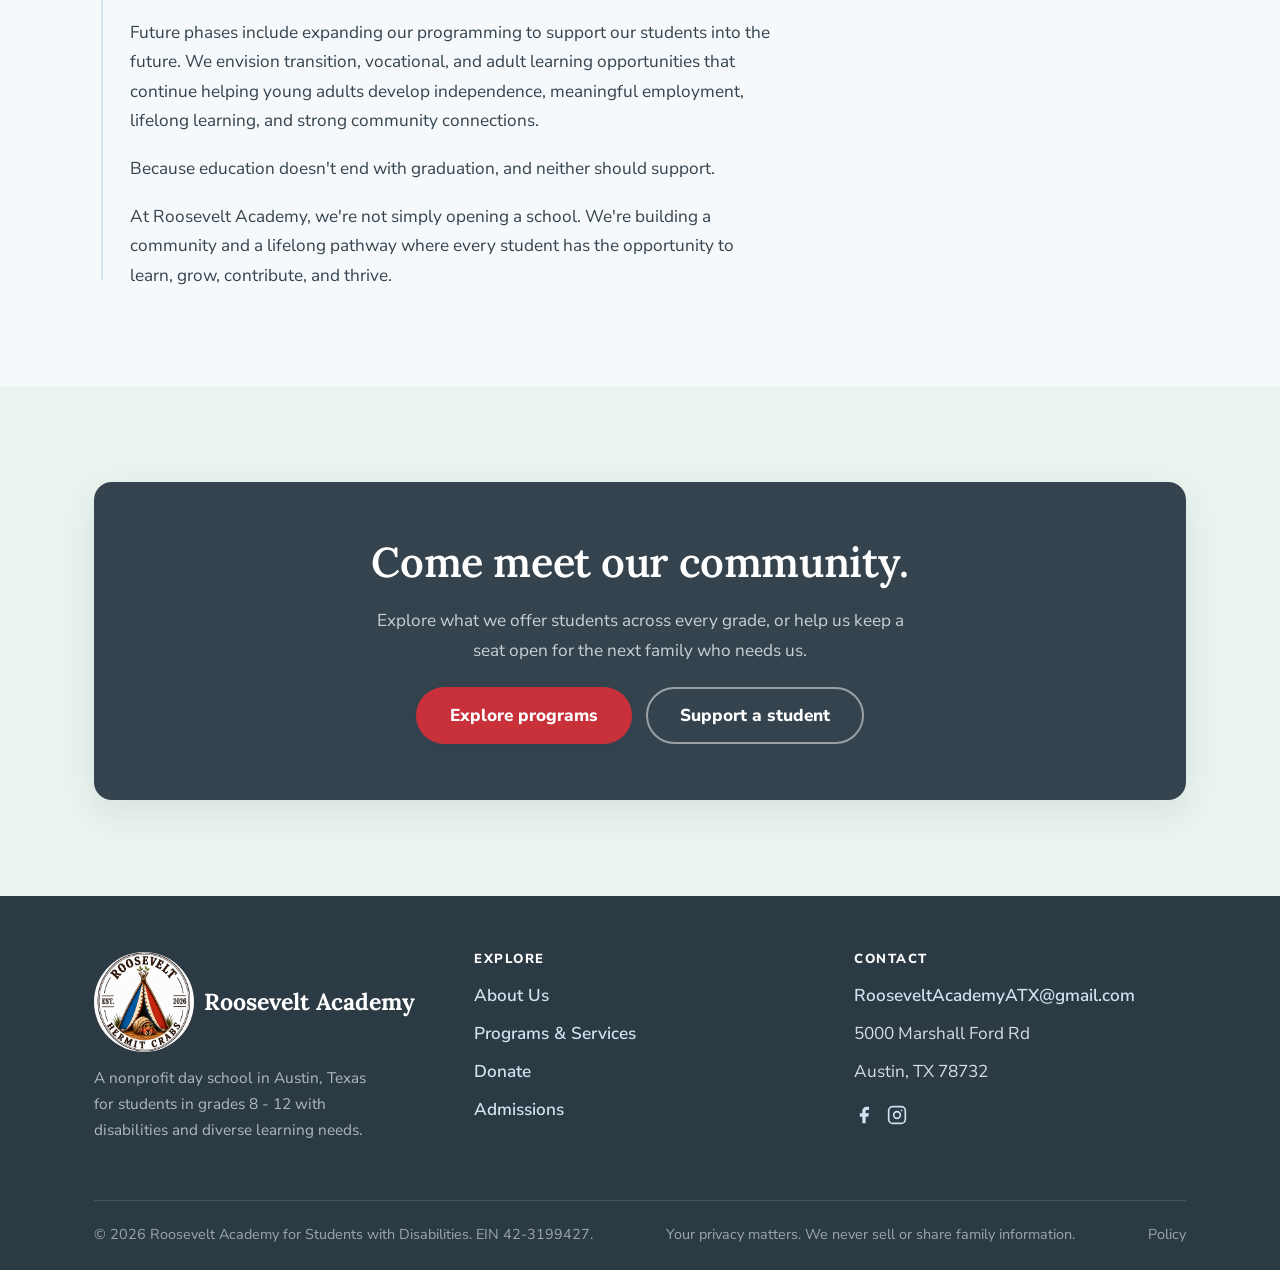
==== commit c6a11771: "Add Policy link to header nav; shorten label to Policy in header and footer" ====
--- a/index.html
+++ b/index.html
@@ -79,6 +79,7 @@
         <li><a href="programs.html">Programs &amp; Services</a></li>
         <li><a href="donate.html">Donate</a></li>
         <li><a href="admissions.html">Admissions</a></li>
+        <li><a href="nondiscrimination-policy.html">Policy</a></li>
       </ul>
     </nav>
   </header>
@@ -142,7 +143,7 @@
       <div class="footer__bottom">
         <span>© 2026 Roosevelt Academy for Students with Disabilities. EIN 42-3199427.</span>
         <span>Your privacy matters. We never sell or share family information.</span>
-        <span><a href="nondiscrimination-policy.html" style="color:inherit;">Nondiscrimination Policy</a></span>
+        <span><a href="nondiscrimination-policy.html" style="color:inherit;">Policy</a></span>
       </div>
     </div>
   </footer>
